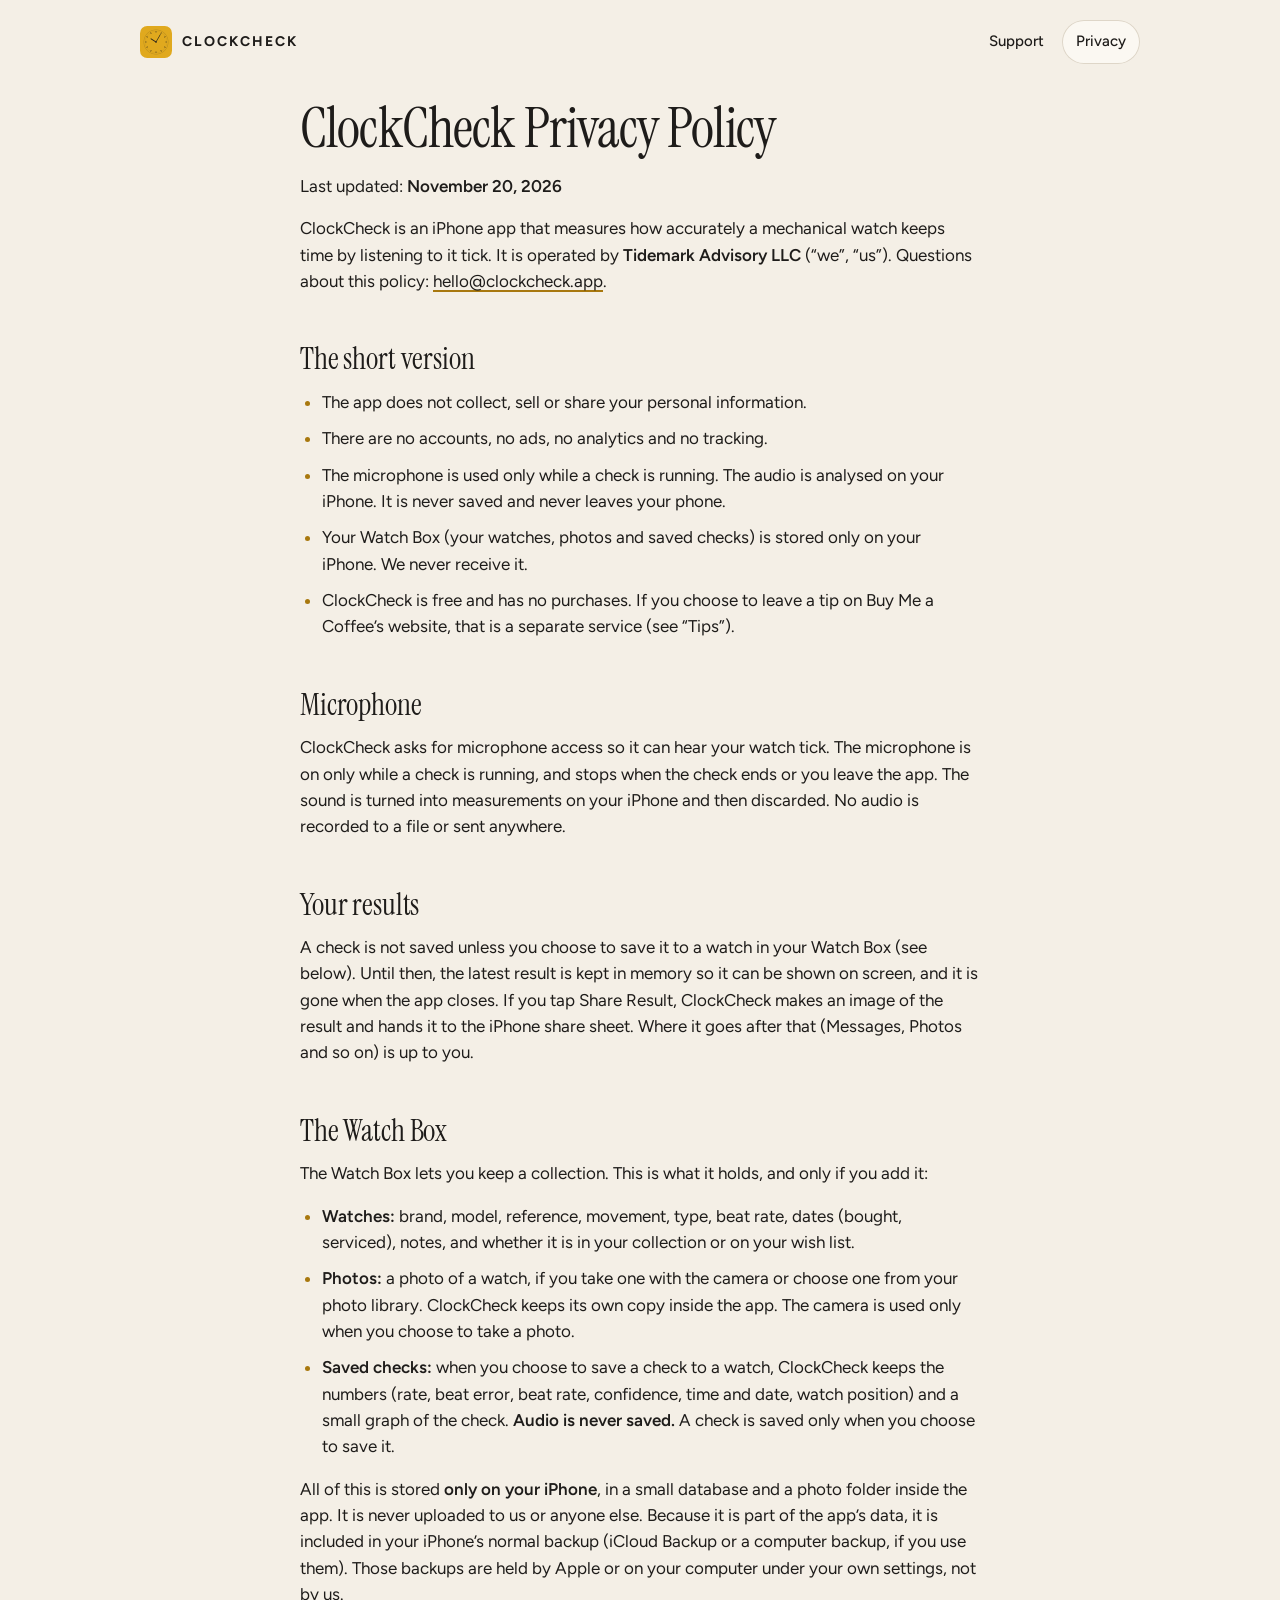
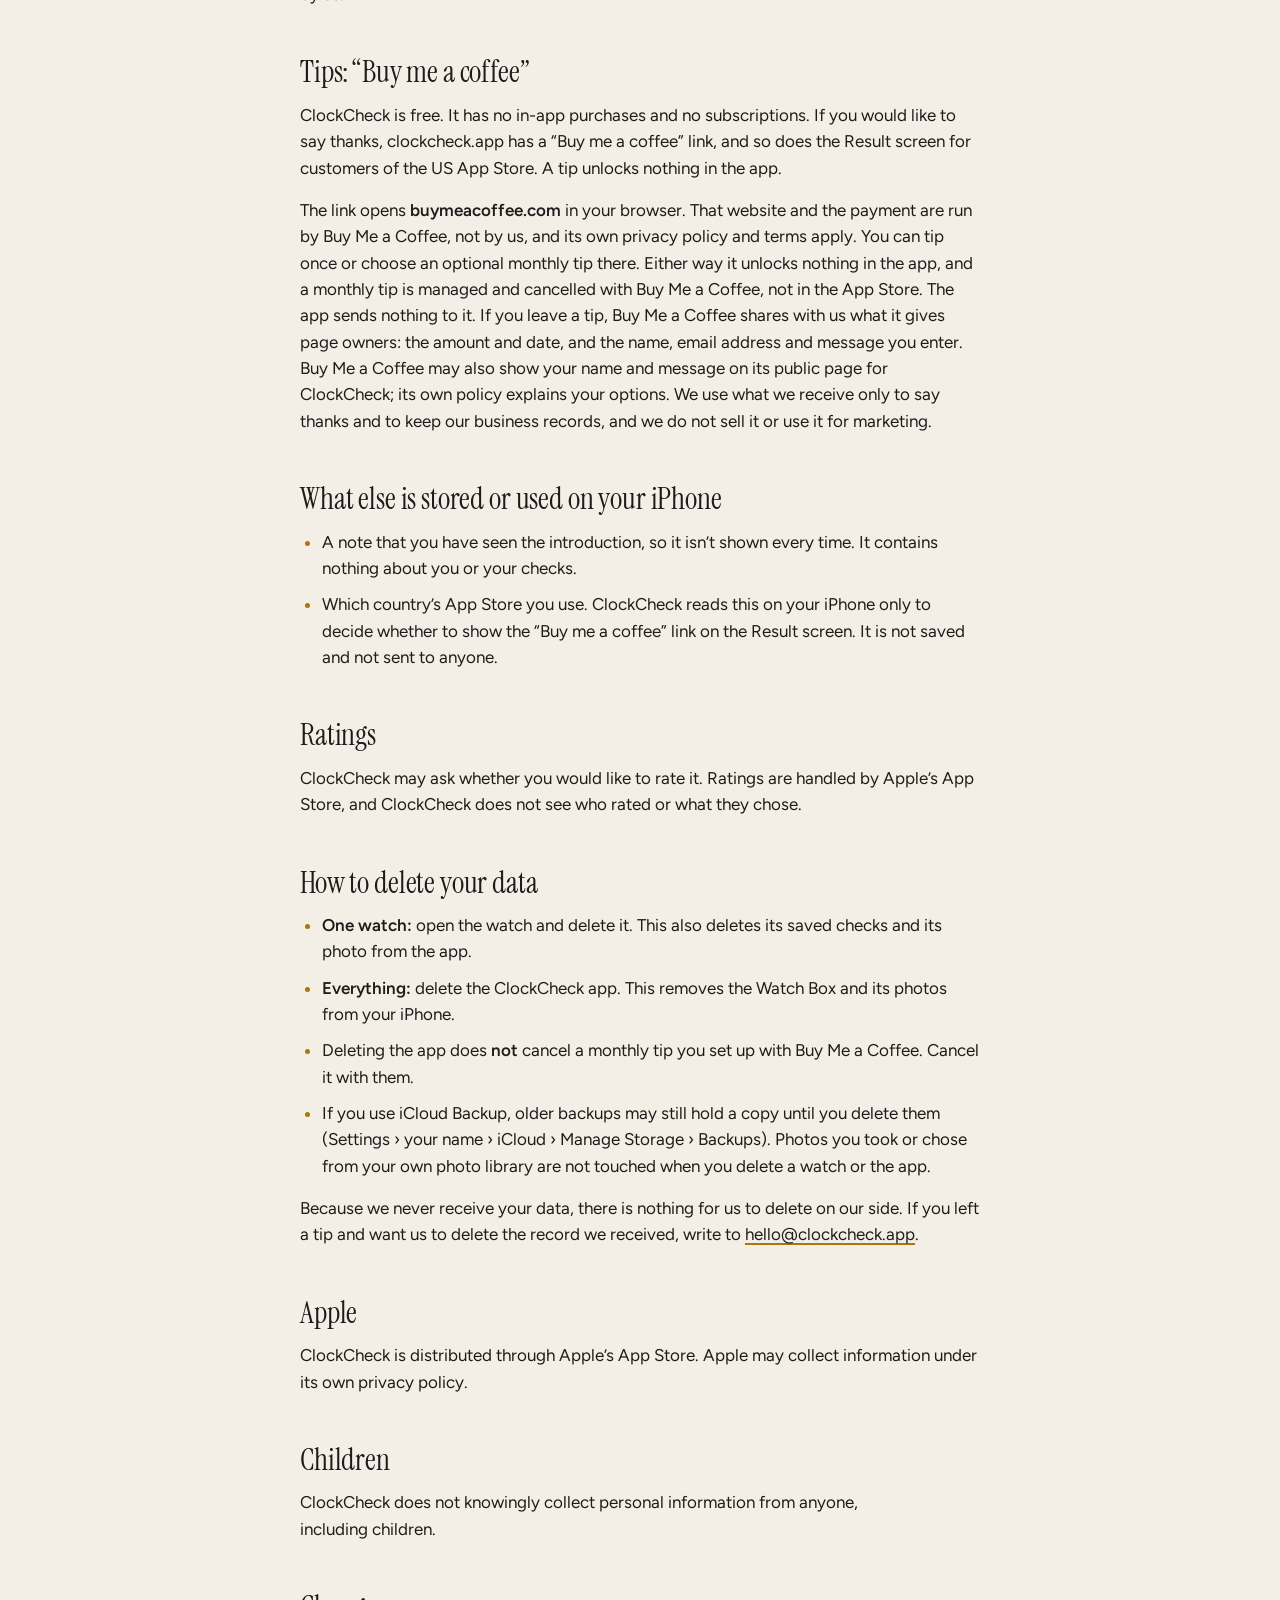
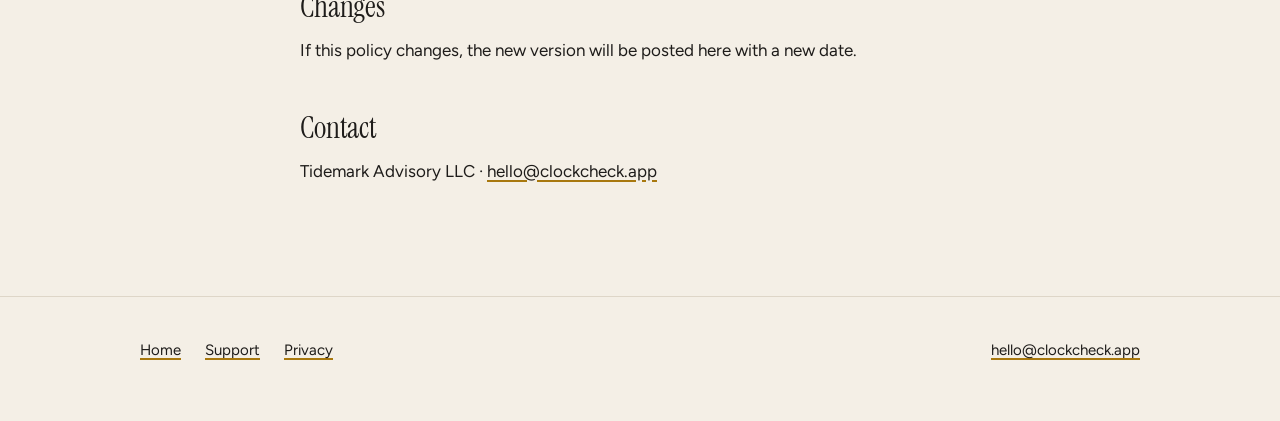
==== privacy/index.html @ f119c205 "Mention the optional monthly tip; stop saying "no subscription" on the tip pages Jason kept the "Sup" ====
<!doctype html>
<html lang="en">
<head>
<meta charset="utf-8">
<meta name="viewport" content="width=device-width, initial-scale=1, viewport-fit=cover">
<title>Privacy Policy · ClockCheck</title>
<meta name="description" content="ClockCheck&#x27;s privacy policy.">
<link rel="canonical" href="https://clockcheck.app/privacy/">
<meta property="og:type" content="website">
<meta property="og:site_name" content="ClockCheck">
<meta property="og:title" content="Privacy Policy · ClockCheck">
<meta property="og:description" content="ClockCheck&#x27;s privacy policy.">
<meta property="og:url" content="https://clockcheck.app/privacy/">
<meta name="color-scheme" content="light dark">
<meta name="theme-color" content="#F4EFE6" media="(prefers-color-scheme: light)">
<meta name="theme-color" content="#121A2A" media="(prefers-color-scheme: dark)">
<link rel="icon" href="/favicon-32.png" type="image/png" sizes="32x32">
<link rel="apple-touch-icon" href="/apple-touch-icon.png">
<link rel="preload" href="/assets/fonts/Figtree-400Regular.woff2" as="font" type="font/woff2" crossorigin>
<link rel="preload" href="/assets/fonts/InstrumentSerif-400Regular.woff2" as="font" type="font/woff2" crossorigin>
<link rel="stylesheet" href="/assets/site.css">
</head>
<body>
<a class="skip" href="#main">Skip to content</a>
<header class="topbar">
  <div class="wrap">
    <a class="wordmark" href="/"><img src="/assets/icon-64.png" alt="" width="32" height="32">ClockCheck</a>
    <nav class="topnav" aria-label="Main"><a href="/support/">Support</a><a href="/privacy/" aria-current="page">Privacy</a></nav>
  </div>
</header>
<main id="main">
<div class="wrap wrap--text">
<article class="prose">
<h1>ClockCheck Privacy Policy</h1>

<p>Last updated: <strong>November 20, 2026</strong></p>

<p>ClockCheck is an iPhone app that measures how accurately a mechanical watch keeps time by listening to it tick. It is operated by <strong>Tidemark Advisory LLC</strong> (&ldquo;we&rdquo;, &ldquo;us&rdquo;). Questions about this policy: <a href="mailto:hello@clockcheck.app">hello@clockcheck.app</a>.</p>

<h2>The short version</h2>

<ul>
<li>The app does not collect, sell or share your personal information.</li>
<li>There are no accounts, no ads, no analytics and no tracking.</li>
<li>The microphone is used only while a check is running. The audio is analysed on your iPhone. It is never saved and never leaves your phone.</li>
<li>Your Watch Box (your watches, photos and saved checks) is stored only on your iPhone. We never receive it.</li>
<li>ClockCheck is free and has no purchases. If you choose to leave a tip on Buy Me a Coffee&rsquo;s website, that is a separate service (see &ldquo;Tips&rdquo;).</li>
</ul>

<h2>Microphone</h2>

<p>ClockCheck asks for microphone access so it can hear your watch tick. The microphone is on only while a check is running, and stops when the check ends or you leave the app. The sound is turned into measurements on your iPhone and then discarded. No audio is recorded to a file or sent anywhere.</p>

<h2>Your results</h2>

<p>A check is not saved unless you choose to save it to a watch in your Watch Box (see below). Until then, the latest result is kept in memory so it can be shown on screen, and it is gone when the app closes. If you tap Share Result, ClockCheck makes an image of the result and hands it to the iPhone share sheet. Where it goes after that (Messages, Photos and so on) is up to you.</p>

<h2>The Watch Box</h2>

<p>The Watch Box lets you keep a collection. This is what it holds, and only if you add it:</p>

<ul>
<li><strong>Watches:</strong> brand, model, reference, movement, type, beat rate, dates (bought, serviced), notes, and whether it is in your collection or on your wish list.</li>
<li><strong>Photos:</strong> a photo of a watch, if you take one with the camera or choose one from your photo library. ClockCheck keeps its own copy inside the app. The camera is used only when you choose to take a photo.</li>
<li><strong>Saved checks:</strong> when you choose to save a check to a watch, ClockCheck keeps the numbers (rate, beat error, beat rate, confidence, time and date, watch position) and a small graph of the check. <strong>Audio is never saved.</strong> A check is saved only when you choose to save it.</li>
</ul>

<p>All of this is stored <strong>only on your iPhone</strong>, in a small database and a photo folder inside the app. It is never uploaded to us or anyone else. Because it is part of the app&rsquo;s data, it is included in your iPhone&rsquo;s normal backup (iCloud Backup or a computer backup, if you use them). Those backups are held by Apple or on your computer under your own settings, not by us.</p>

<h2>Tips: &ldquo;Buy me a coffee&rdquo;</h2>

<p>ClockCheck is free. It has no in-app purchases and no subscriptions. If you would like to say thanks, clockcheck.app has a &ldquo;Buy me a coffee&rdquo; link, and so does the Result screen for customers of the US App Store. A tip unlocks nothing in the app.</p>

<p>The link opens <strong>buymeacoffee.com</strong> in your browser. That website and the payment are run by Buy Me a Coffee, not by us, and its own privacy policy and terms apply. You can tip once or choose an optional monthly tip there. Either way it unlocks nothing in the app, and a monthly tip is managed and cancelled with Buy Me a Coffee, not in the App Store. The app sends nothing to it. If you leave a tip, Buy Me a Coffee shares with us what it gives page owners: the amount and date, and the name, email address and message you enter. Buy Me a Coffee may also show your name and message on its public page for ClockCheck; its own policy explains your options. We use what we receive only to say thanks and to keep our business records, and we do not sell it or use it for marketing.</p>

<h2>What else is stored or used on your iPhone</h2>

<ul>
<li>A note that you have seen the introduction, so it isn&rsquo;t shown every time. It contains nothing about you or your checks.</li>
<li>Which country&rsquo;s App Store you use. ClockCheck reads this on your iPhone only to decide whether to show the &ldquo;Buy me a coffee&rdquo; link on the Result screen. It is not saved and not sent to anyone.</li>
</ul>

<h2>Ratings</h2>

<p>ClockCheck may ask whether you would like to rate it. Ratings are handled by Apple&rsquo;s App Store, and ClockCheck does not see who rated or what they chose.</p>

<h2>How to delete your data</h2>

<ul>
<li><strong>One watch:</strong> open the watch and delete it. This also deletes its saved checks and its photo from the app.</li>
<li><strong>Everything:</strong> delete the ClockCheck app. This removes the Watch Box and its photos from your iPhone.</li>
<li>Deleting the app does <strong>not</strong> cancel a monthly tip you set up with Buy Me a Coffee. Cancel it with them.</li>
<li>If you use iCloud Backup, older backups may still hold a copy until you delete them (Settings &rsaquo; your name &rsaquo; iCloud &rsaquo; Manage Storage &rsaquo; Backups). Photos you took or chose from your own photo library are not touched when you delete a watch or the app.</li>
</ul>

<p>Because we never receive your data, there is nothing for us to delete on our side. If you left a tip and want us to delete the record we received, write to <a href="mailto:hello@clockcheck.app">hello@clockcheck.app</a>.</p>

<h2>Apple</h2>

<p>ClockCheck is distributed through Apple&rsquo;s App Store. Apple may collect information under its own privacy policy.</p>

<h2>Children</h2>

<p>ClockCheck does not knowingly collect personal information from anyone, including children.</p>

<h2>Changes</h2>

<p>If this policy changes, the new version will be posted here with a new date.</p>

<h2>Contact</h2>

<p>Tidemark Advisory LLC &middot; <a href="mailto:hello@clockcheck.app">hello@clockcheck.app</a></p>
</article>
</div>
</main>
<footer class="footer">
  <div class="wrap">
    <nav aria-label="Footer"><ul><li><a href="/">Home</a></li><li><a href="/support/">Support</a></li><li><a href="/privacy/" aria-current="page">Privacy</a></li></ul></nav>
    <p><a href="mailto:hello@clockcheck.app">hello@clockcheck.app</a></p>
  </div>
</footer>
</body>
</html>
---- assets/site.css ----
/* ClockCheck website. Saffron Studio, as designed for the app (docs/design in the app repo).
 *
 * Every colour and font family is set in the custom properties at the top of
 * this file, so the look can be switched in a few lines. Nothing below the
 * tokens names a colour or a font directly. The values match src/theme.ts in
 * the app: change them there first.
 * Fonts are self-hosted (assets/fonts), so no third party sees visitors.
 */

/* ---------- Fonts (self-hosted, SIL Open Font License) ---------- */
@font-face { font-family: "Figtree"; font-weight: 400; font-style: normal; font-display: swap; src: url("/assets/fonts/Figtree-400Regular.woff2") format("woff2"); }
@font-face { font-family: "Figtree"; font-weight: 500; font-style: normal; font-display: swap; src: url("/assets/fonts/Figtree-500Medium.woff2") format("woff2"); }
@font-face { font-family: "Figtree"; font-weight: 600; font-style: normal; font-display: swap; src: url("/assets/fonts/Figtree-600SemiBold.woff2") format("woff2"); }
@font-face { font-family: "Figtree"; font-weight: 700; font-style: normal; font-display: swap; src: url("/assets/fonts/Figtree-700Bold.woff2") format("woff2"); }
@font-face { font-family: "Instrument Serif"; font-weight: 400; font-style: normal; font-display: swap; src: url("/assets/fonts/InstrumentSerif-400Regular.woff2") format("woff2"); }

:root {
  color-scheme: light dark;

  /* The page column. Shared with the full-width screens row so its first screen lines up with the headings. */
  --wrap-max: 1040px;

  /* ---------- Type ---------- */
  --font-sans: "Figtree", -apple-system, system-ui, "Segoe UI", sans-serif;
  --font-serif: "Instrument Serif", Georgia, "Times New Roman", serif;
  /* Saffron Studio: serif for the big moments, Figtree for everything else. */
  --font-display: var(--font-serif);
  --display-weight: 400;
  --font-body: var(--font-sans);

  /* ---------- Ground (Saffron Studio, Light) ---------- */
  --background: #F4EFE6;       /* ivory paper */
  --surface: #FBF8F2;          /* raised rows and cards */
  --surface-border: #DED6C8;   /* 1px border on surfaces; no shadows */
  --hairline: #DED6C8;         /* dividers */
  --pill-border: #CFC6B7;      /* outline of badges and chips */
  --text: #1E1C1A;
  --text-secondary: #6E6558;   /* 5.1:1 on background */
  --primary: #1E1C1A;          /* primary pill: the inverse of the page */
  --on-primary: #F4EFE6;

  /* ---------- Accent: saffron, Light ---------- */
  --hero: #E0A91E;             /* the one bold block per page */
  --on-hero: #1E1C1A;          /* headline on hero, both themes */
  --on-hero-secondary: #3A2E14;/* body on hero */
  --accent: #A8780E;           /* small marks on the page ground, 24px+ only */
  --primary-icon: #E0A91E;     /* glint on the primary pill */
  --link-underline: #A8780E;   /* link text uses --text; the underline carries the accent */
  --good: #2F7A4A;             /* always beside a word, never colour alone */
  --device: #1C1B19;           /* the iPhone frame around app screens */
  --device-edge: #6E6A62;      /* its edge, so it reads on the page ground */
}

/* ---------- Dark: designed, not inverted. Kept in step with the block above. ---------- */
@media (prefers-color-scheme: dark) {
  :root {
    --background: #121A2A;     /* deep navy */
    --surface: #1A2438;
    --surface-border: #26314A;
    --hairline: #26314A;
    --pill-border: #34405A;
    --text: #F1ECE2;
    --text-secondary: #9BA6B8;
    --primary: #F1ECE2;
    --on-primary: #121A2A;

    --hero: #D9A21B;
    --on-hero: #1E1C1A;
    --on-hero-secondary: #3A2E14;
    --accent: #E0A91E;
    --primary-icon: #9A6B0C;
    --link-underline: #E0A91E;
    --good: #6FCF97;
    --device: #0A0D14;
    --device-edge: #3E4A66;
  }
}

/* Increase Contrast equivalent: strengthen only the quiet colours. */
@media (prefers-contrast: more) {
  :root { --surface-border: #B9AE9C; --hairline: #B9AE9C; --pill-border: #A89D8B; --text-secondary: #4F473B; --accent: #8A6209; }
}
@media (prefers-contrast: more) and (prefers-color-scheme: dark) {
  :root { --surface-border: #44516E; --hairline: #44516E; --pill-border: #52607E; --text-secondary: #C3CBD8; --accent: #F0BE4A; }
}

/* ---------- Base ---------- */
*, *::before, *::after { box-sizing: border-box; }
html { -webkit-text-size-adjust: 100%; text-size-adjust: 100%; }
body {
  margin: 0;
  background: var(--background);
  color: var(--text);
  font: 400 17px/1.55 var(--font-body);
  -webkit-font-smoothing: antialiased;
  overflow-wrap: break-word;
}
img, svg { display: block; max-width: 100%; }
a { color: var(--text); text-decoration-line: underline; text-decoration-color: var(--link-underline); text-decoration-thickness: 1.5px; text-underline-offset: 3px; }
a:hover { text-decoration-thickness: 2.5px; }
:focus-visible { outline: 2px solid var(--text); outline-offset: 3px; border-radius: 4px; }
strong { font-weight: 600; }

.skip { position: absolute; left: 16px; top: -100px; z-index: 10; padding: 10px 18px; border-radius: 999px; background: var(--primary); color: var(--on-primary); text-decoration: none; font-weight: 600; }
.skip:focus { top: 12px; }

/* 8pt grid; 20px gutter on phones. */
.wrap { width: 100%; max-width: var(--wrap-max); margin: 0 auto; padding: 0 20px; }
/* The screens row below is as wide as the page (100cqw = this element's width, which unlike 100vw leaves out a
   desktop scrollbar, so the row lines up with the headings either way). Clip it here so the page itself never
   scrolls sideways. */
main { container-type: inline-size; overflow-x: clip; }
.wrap--text { max-width: 720px; }

/* ---------- Top bar ---------- */
.topbar { padding: 20px 0; }
.topbar .wrap { display: flex; align-items: center; justify-content: space-between; gap: 16px; }
.wordmark { display: inline-flex; align-items: center; gap: 10px; text-decoration: none; color: var(--text); font: 700 14px/1 var(--font-body); letter-spacing: 0.14em; text-transform: uppercase; }
.wordmark img { width: 32px; height: 32px; border-radius: 22.5%; }
.topnav { display: flex; gap: 4px; }
.topnav a { text-decoration: none; font-weight: 500; font-size: 15px; padding: 10px 14px; border-radius: 999px; min-height: 44px; display: inline-flex; align-items: center; }
.topnav a:hover, .topnav a[aria-current="page"] { background: var(--surface); box-shadow: inset 0 0 0 1px var(--surface-border); }
@media (max-width: 479px) { .topnav { display: none; } }

/* ---------- Type ---------- */
h1, h2, h3 { font-family: var(--font-display); font-weight: var(--display-weight); color: var(--text); margin: 0; }
/* No widows: balance headings, keep paragraphs from ending on one word. */
h1, h2, h3, summary, .eyebrow { text-wrap: balance; }
p, li, dd, figcaption { text-wrap: pretty; }
td, th { text-wrap: balance; }
.display { font-size: clamp(52px, 11vw, 84px); line-height: 0.98; letter-spacing: -0.02em; }
.title { font-size: clamp(36px, 6.5vw, 52px); line-height: 1.04; letter-spacing: -0.015em; }
.eyebrow { font: 700 13px/1.2 var(--font-body); letter-spacing: 0.12em; text-transform: uppercase; color: var(--text-secondary); margin: 0 0 12px; }
.lead { font-size: clamp(19px, 2.4vw, 22px); line-height: 1.5; color: var(--text); max-width: 34em; }
.muted { color: var(--text-secondary); }
.fine { font-size: 15px; color: var(--text-secondary); }
[hidden] { display: none !important; }

/* ---------- Hero: the one bold block ---------- */
.hero { position: relative; overflow: hidden; background: var(--hero); color: var(--on-hero); border-radius: 30px; padding: 40px 24px; margin: 8px 0 0; }
.hero h1 { color: var(--on-hero); position: relative; max-width: 8ch; }
.hero .eyebrow { color: var(--on-hero-secondary); position: relative; }
.hero p { color: var(--on-hero-secondary); position: relative; }
.hero .lead { color: var(--on-hero); margin: 20px 0 0; max-width: 24em; }
/* The watch dial: the app's motif, line art cropped off the top-right corner. */
.hero-motif { position: absolute; right: -104px; top: -92px; width: 270px; height: 270px; color: var(--on-hero); opacity: 0.38; pointer-events: none; }
@media (min-width: 720px) {
  .hero { padding: 72px 64px 80px; }
  .hero h1 { max-width: 10ch; }
  .hero-motif { width: 500px; height: 500px; right: -110px; top: -100px; }
}

/* ---------- App Store area ---------- */
.get { display: flex; flex-wrap: wrap; align-items: center; gap: 12px 20px; margin: 32px 0 0; }
.get p { margin: 0; }
.pill { display: inline-flex; align-items: center; justify-content: center; gap: 10px; min-height: 52px; padding: 12px 24px; border-radius: 999px; font: 600 17px/22px var(--font-body); text-decoration: none; }
.pill--primary { background: var(--primary); color: var(--on-primary); }
.pill--primary svg { color: var(--primary-icon); }
.pill--secondary { background: var(--surface); color: var(--text); border: 1px solid var(--surface-border); }
.pill:active { transform: scale(0.97); opacity: 0.8; }
.badge { display: inline-flex; align-items: center; min-height: 32px; padding: 4px 14px; border-radius: 999px; border: 1px solid var(--pill-border); font: 700 12px/1 var(--font-body); letter-spacing: 0.1em; text-transform: uppercase; color: var(--text-secondary); }

/* ---------- Sections ---------- */
.section { padding: 72px 0 0; }
.section > .title { max-width: 14em; }
.section-lead { margin: 16px 0 0; color: var(--text-secondary); max-width: 34em; }

/* How it works: the steps beside an example result. */
.how { display: grid; gap: 40px; margin: 32px 0 0; }
@media (min-width: 820px) { .how { grid-template-columns: 1fr 1fr; gap: 56px; align-items: start; } }

/* Steps: order matters here, so they're numbered (StepList). */
.steps { list-style: none; margin: 0; padding: 0; }
.steps li { display: flex; gap: 16px; align-items: baseline; padding: 16px 0; border-bottom: 1px solid var(--hairline); }
.steps li:first-child { border-top: 1px solid var(--hairline); }
.steps .n { flex: none; min-width: 34px; font: var(--display-weight) 28px/1.15 var(--font-display); color: var(--accent); font-variant-numeric: tabular-nums; }
.steps .t { display: block; font-weight: 600; font-size: 18px; line-height: 1.3; }
.steps .d { display: block; margin-top: 3px; color: var(--text-secondary); }

/* Example result: an illustration of the app's result screen, not a real reading. */
.result { margin: 0; background: var(--surface); border: 1px solid var(--surface-border); border-radius: 22px; padding: 24px; }
.result .badge { margin: 0 0 16px; }
.rate { display: flex; align-items: baseline; flex-wrap: wrap; gap: 4px 12px; font: var(--display-weight) clamp(72px, 16vw, 96px)/1 var(--font-display); letter-spacing: -0.02em; font-variant-numeric: tabular-nums; }
.rate small { font: 500 17px/1.3 var(--font-body); color: var(--text-secondary); letter-spacing: 0; }
.verdict { display: flex; align-items: center; gap: 8px; margin: 12px 0 0; font-weight: 600; color: var(--good); }
.verdict svg { flex: none; }
.result .confidence { margin: 4px 0 0; color: var(--text-secondary); font-size: 15px; }
.stats { display: grid; grid-template-columns: repeat(3, minmax(0, 1fr)); gap: 12px; margin: 20px 0 0; padding: 16px 0 0; border-top: 1px solid var(--hairline); }
.stats div { min-width: 0; }
.stats dt { margin: 0; font-size: 13px; line-height: 1.3; color: var(--text-secondary); order: 2; }
.stats dd { margin: 0; font-weight: 600; font-size: 17px; font-variant-numeric: tabular-nums; }
.stats div { display: flex; flex-direction: column; }

/* Feature cards: borders, not shadows. */
.features { list-style: none; margin: 32px 0 0; padding: 0; display: grid; gap: 12px; }
@media (min-width: 720px) { .features { grid-template-columns: 1fr 1fr; gap: 16px; } }
.feature { background: var(--surface); border: 1px solid var(--surface-border); border-radius: 22px; padding: 22px 24px 24px; }
.feature h3 { font-family: var(--font-body); font-weight: 600; font-size: 19px; line-height: 1.3; }
.feature p { margin: 6px 0 0; color: var(--text-secondary); }

/* Watch Box (Premium) */
.watchbox { display: grid; gap: 28px; background: var(--surface); border: 1px solid var(--surface-border); border-radius: 30px; padding: 32px 24px; }
.watchbox .title { margin: 0; }
.watchbox .lead { margin: 12px 0 0; }
.ticks { list-style: none; margin: 0; padding: 0; }
.ticks li { position: relative; padding: 12px 0 12px 28px; border-bottom: 1px solid var(--hairline); }
.ticks li:first-child { border-top: 1px solid var(--hairline); }
.ticks li::before { content: ""; position: absolute; left: 2px; top: 22px; width: 12px; height: 6px; border-left: 2.5px solid var(--accent); border-bottom: 2.5px solid var(--accent); transform: rotate(-45deg); }
@media (min-width: 820px) { .watchbox { grid-template-columns: 1fr 1fr; gap: 56px; padding: 56px 56px 56px; align-items: start; } }
/* "Buy me a coffee": a quiet block at the end of the home page, no panel. */
.coffee .title { margin: 0; }
.coffee .lead { margin: 12px 0 24px; }
.coffee .fine { margin: 12px 0 0; }

/* ---------- App screens in an iPhone frame (home; build.py adds them once images/screens/ has images) ---------- */
.visually-hidden { position: absolute; width: 1px; height: 1px; margin: -1px; padding: 0; overflow: hidden; clip: rect(0 0 0 0); white-space: nowrap; border: 0; }
.screens > .fine { margin: 8px 0 0; }
.screens-row {
  /* As wide as the page at every size, so the screens run off the edge and can be scrolled through, instead of
     being cut off at the page column. The side padding (--edge) puts the first screen back in line with the
     headings: the column's left edge, or the 20px gutter when the window is narrower than the column. */
  --edge: max(20px, calc((100cqw - var(--wrap-max)) / 2 + 20px));
  list-style: none; display: flex; gap: 16px; margin: 24px calc(50% - 50cqw) 0; padding: 12px var(--edge) 16px;
  overflow-x: auto; overscroll-behavior-x: contain; scroll-snap-type: x mandatory; scroll-padding-inline: var(--edge);
  -webkit-overflow-scrolling: touch;
  /* No scrollbar track: touch and trackpad scroll it, and the buttons below cover the mouse. */
  scrollbar-width: none;
}
.screens-row::-webkit-scrollbar { display: none; }
/* Snapping that always pulls to a screen is right for a thumb, but fights a trackpad or a mouse drag. */
@media (hover: hover) and (pointer: fine) { .screens-row { scroll-snap-type: x proximity; } }
.screens-row:focus-visible { outline-offset: -2px; border-radius: 30px; }
/* Each screen is a size container, so the frame's bezel, corners and Dynamic Island scale with it (cqw). */
.screen { flex: 0 0 auto; width: min(68vw, 272px); scroll-snap-align: start; container-type: inline-size; }
.screen figure { margin: 0; }
.screen figcaption { margin: 14px 4px 0; font-weight: 600; font-size: 15px; line-height: 1.3; text-align: center; }
/* The frame is drawn here, flat and in one colour; the capture inside is the app itself. */
.phone { position: relative; padding: 3.4cqw; background: var(--device); border-radius: 16.4cqw; box-shadow: 0 0 0 1px var(--device-edge); }
.phone picture { display: block; }
/* The page's own colour shows until the capture arrives, so a slow load never looks like a black slab. */
.phone img { width: 100%; height: auto; aspect-ratio: 1179 / 2556; object-fit: cover; border-radius: 13cqw; background: var(--background); }
.island { position: absolute; top: 6cqw; left: 50%; width: 29.9cqw; height: 8.8cqw; transform: translateX(-50%); border-radius: 999px; background: #000; }
/* Side buttons: volume on the left, power on the right. */
.phone::before, .phone::after { content: ""; position: absolute; width: 1.1cqw; border-radius: 1cqw; background: var(--device-edge); }
.phone::before { left: -1.1cqw; top: 29cqw; height: 34cqw; background: linear-gradient(var(--device-edge) 0 44%, transparent 44% 56%, var(--device-edge) 56%); }
.phone::after { right: -1.1cqw; top: 44cqw; height: 22cqw; }

/* Previous / next: only where there's a mouse, and only once the script has run. */
.carousel-nav { display: none; gap: 8px; margin: 4px 0 0; }
@media (hover: hover) and (pointer: fine) { .carousel-nav:not([hidden]) { display: flex; } }
.nav-btn { display: inline-flex; align-items: center; justify-content: center; width: 48px; height: 48px; padding: 0; border-radius: 999px; background: var(--surface); color: var(--text); border: 1px solid var(--surface-border); cursor: pointer; }
.nav-btn:disabled { opacity: 0.35; cursor: default; }
.nav-btn:not(:disabled):active { transform: scale(0.97); opacity: 0.8; }

/* ---------- Long text (privacy, support) ---------- */
.prose { padding: 16px 0 0; }
.prose h1 { font-size: clamp(40px, 8vw, 56px); line-height: 1.02; letter-spacing: -0.015em; margin: 0 0 16px; }
.prose h2 { font-size: 30px; line-height: 1.15; letter-spacing: -0.005em; margin: 48px 0 12px; }
.prose h3 { font-family: var(--font-body); font-weight: 600; font-size: 19px; line-height: 1.35; margin: 32px 0 8px; }
.prose p, .prose ul, .prose ol { margin: 0 0 16px; }
.prose ul, .prose ol { padding-left: 1.3em; }
.prose li { margin: 0 0 10px; }
.prose li::marker { color: var(--accent); }
.table-scroll { overflow-x: auto; margin: 0 0 16px; border: 1px solid var(--surface-border); border-radius: 16px; background: var(--surface); }
.prose table { width: 100%; border-collapse: collapse; font-size: 16px; min-width: 520px; }
.prose th, .prose td { text-align: left; vertical-align: top; padding: 12px 16px; border-bottom: 1px solid var(--hairline); }
.prose tr:last-child td { border-bottom: 0; }
.prose th { font-weight: 600; }

/* Contact card on Support */
.contact { background: var(--surface); border: 1px solid var(--surface-border); border-radius: 22px; padding: 24px; margin: 24px 0 8px; }
.contact p { margin: 0 0 16px; color: var(--text-secondary); }
.contact .pill { margin: 0; }

/* FAQ */
.faq { margin: 8px 0 0; }
.faq details { border-bottom: 1px solid var(--hairline); }
.faq details:first-child { border-top: 1px solid var(--hairline); }
.faq summary { list-style: none; cursor: pointer; display: flex; justify-content: space-between; align-items: center; gap: 16px; padding: 18px 0; min-height: 44px; font-weight: 600; font-size: 18px; line-height: 1.35; }
.faq summary::-webkit-details-marker { display: none; }
.faq summary::after { content: ""; flex: none; width: 10px; height: 10px; border-right: 2px solid var(--text-secondary); border-bottom: 2px solid var(--text-secondary); transform: rotate(45deg) translateY(-3px); transition: transform 0.2s; }
.faq details[open] summary::after { transform: rotate(-135deg) translateY(-3px); }
.faq .answer { padding: 0 0 12px; }
.faq .answer p, .faq .answer ol, .faq .answer ul { margin: 0 0 12px; }

/* ---------- Footer ---------- */
.footer { margin-top: 96px; padding: 32px 0 48px; border-top: 1px solid var(--hairline); color: var(--text-secondary); font-size: 15px; }
.footer .wrap { display: flex; flex-wrap: wrap; justify-content: space-between; gap: 16px 32px; }
.footer nav ul { list-style: none; margin: 0; padding: 0; display: flex; flex-wrap: wrap; gap: 4px 24px; }
.footer a { color: var(--text); display: inline-flex; min-height: 44px; align-items: center; }
.footer p { margin: 0; display: flex; align-items: center; min-height: 44px; }

@media (prefers-reduced-motion: reduce) {
  .pill:active, .nav-btn:not(:disabled):active { transform: none; }
  .faq summary::after { transition: none; }
}
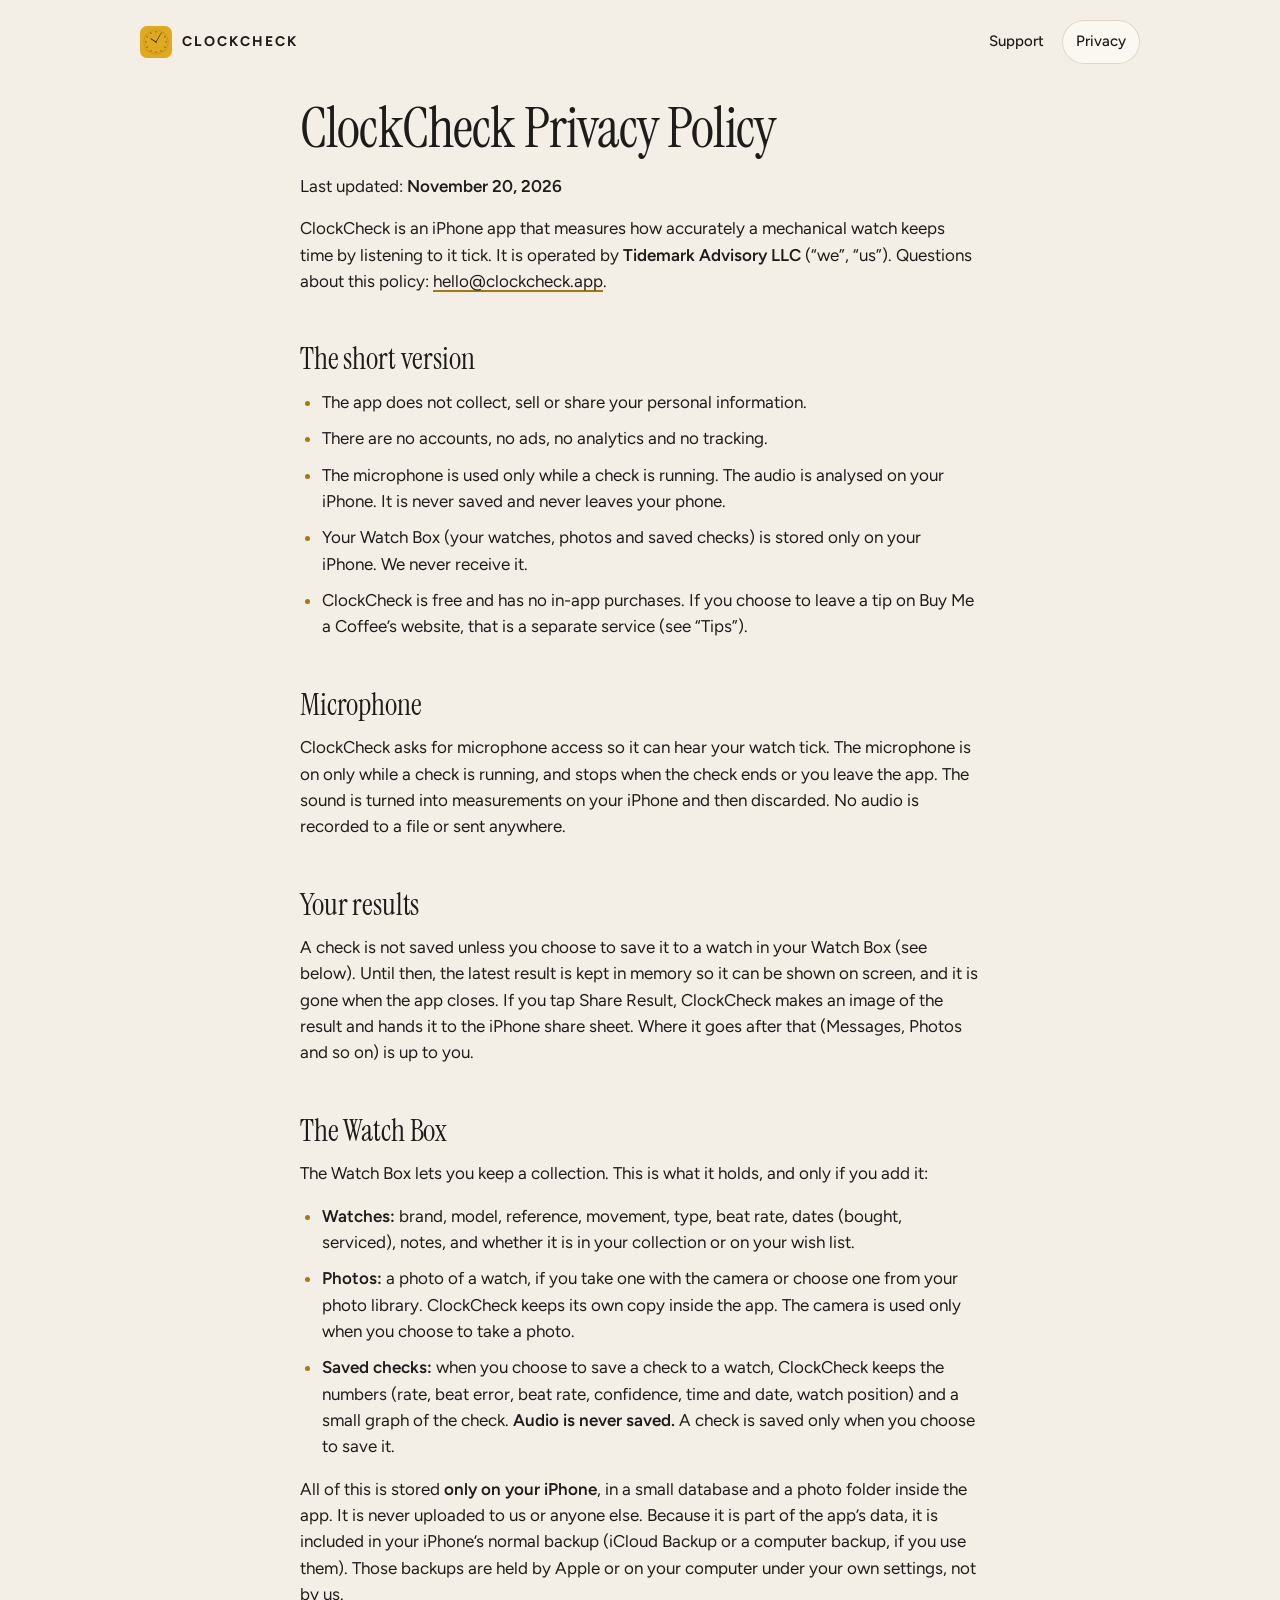
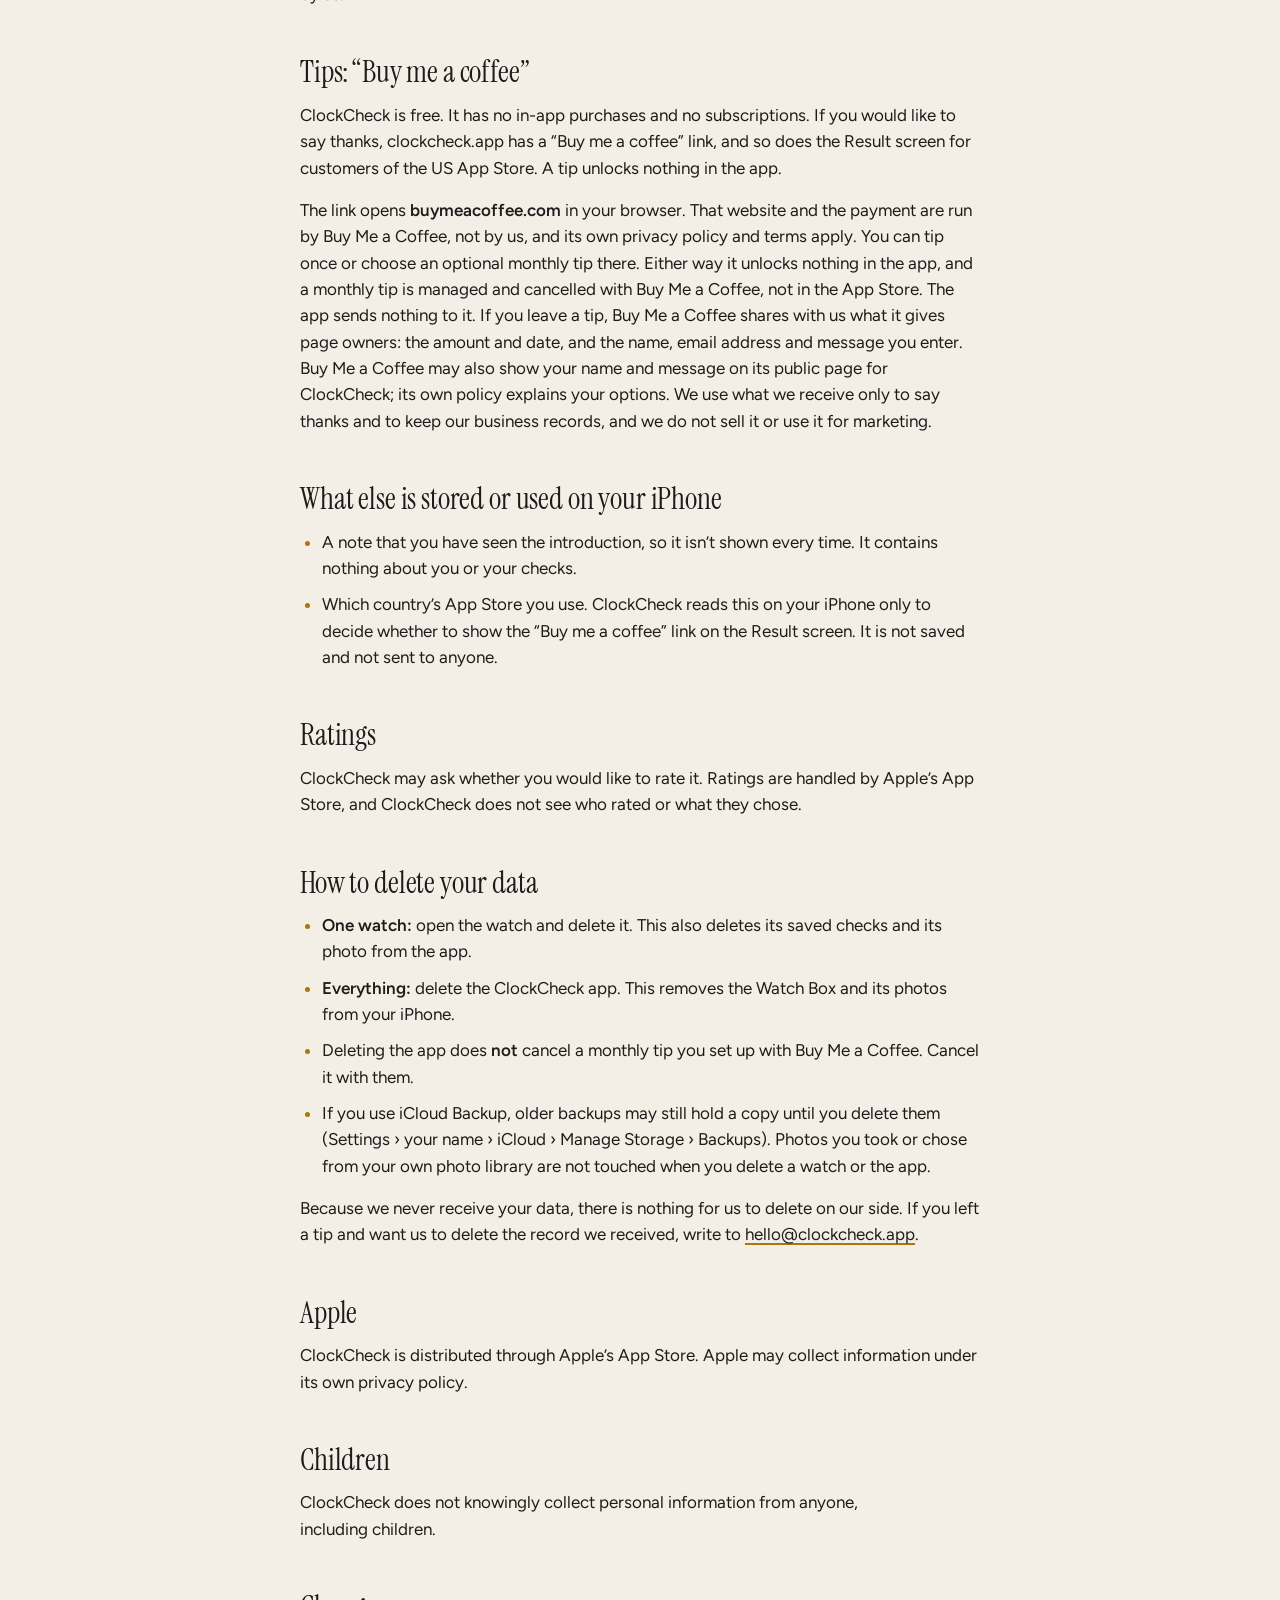
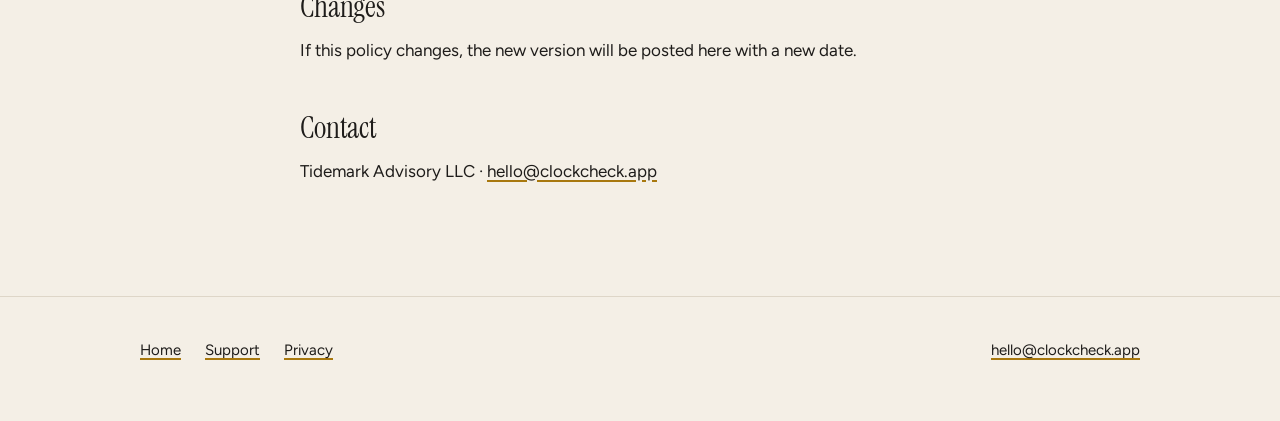
==== commit f2450180: "Privacy Policy short version: "no in-app purchases", not "no purchases" Co-Authored-By: Claude Sonne" ====
--- a/privacy/index.html
+++ b/privacy/index.html
@@ -44,7 +44,7 @@
 <li>There are no accounts, no ads, no analytics and no tracking.</li>
 <li>The microphone is used only while a check is running. The audio is analysed on your iPhone. It is never saved and never leaves your phone.</li>
 <li>Your Watch Box (your watches, photos and saved checks) is stored only on your iPhone. We never receive it.</li>
-<li>ClockCheck is free and has no purchases. If you choose to leave a tip on Buy Me a Coffee&rsquo;s website, that is a separate service (see &ldquo;Tips&rdquo;).</li>
+<li>ClockCheck is free and has no in-app purchases. If you choose to leave a tip on Buy Me a Coffee&rsquo;s website, that is a separate service (see &ldquo;Tips&rdquo;).</li>
 </ul>
 
 <h2>Microphone</h2>
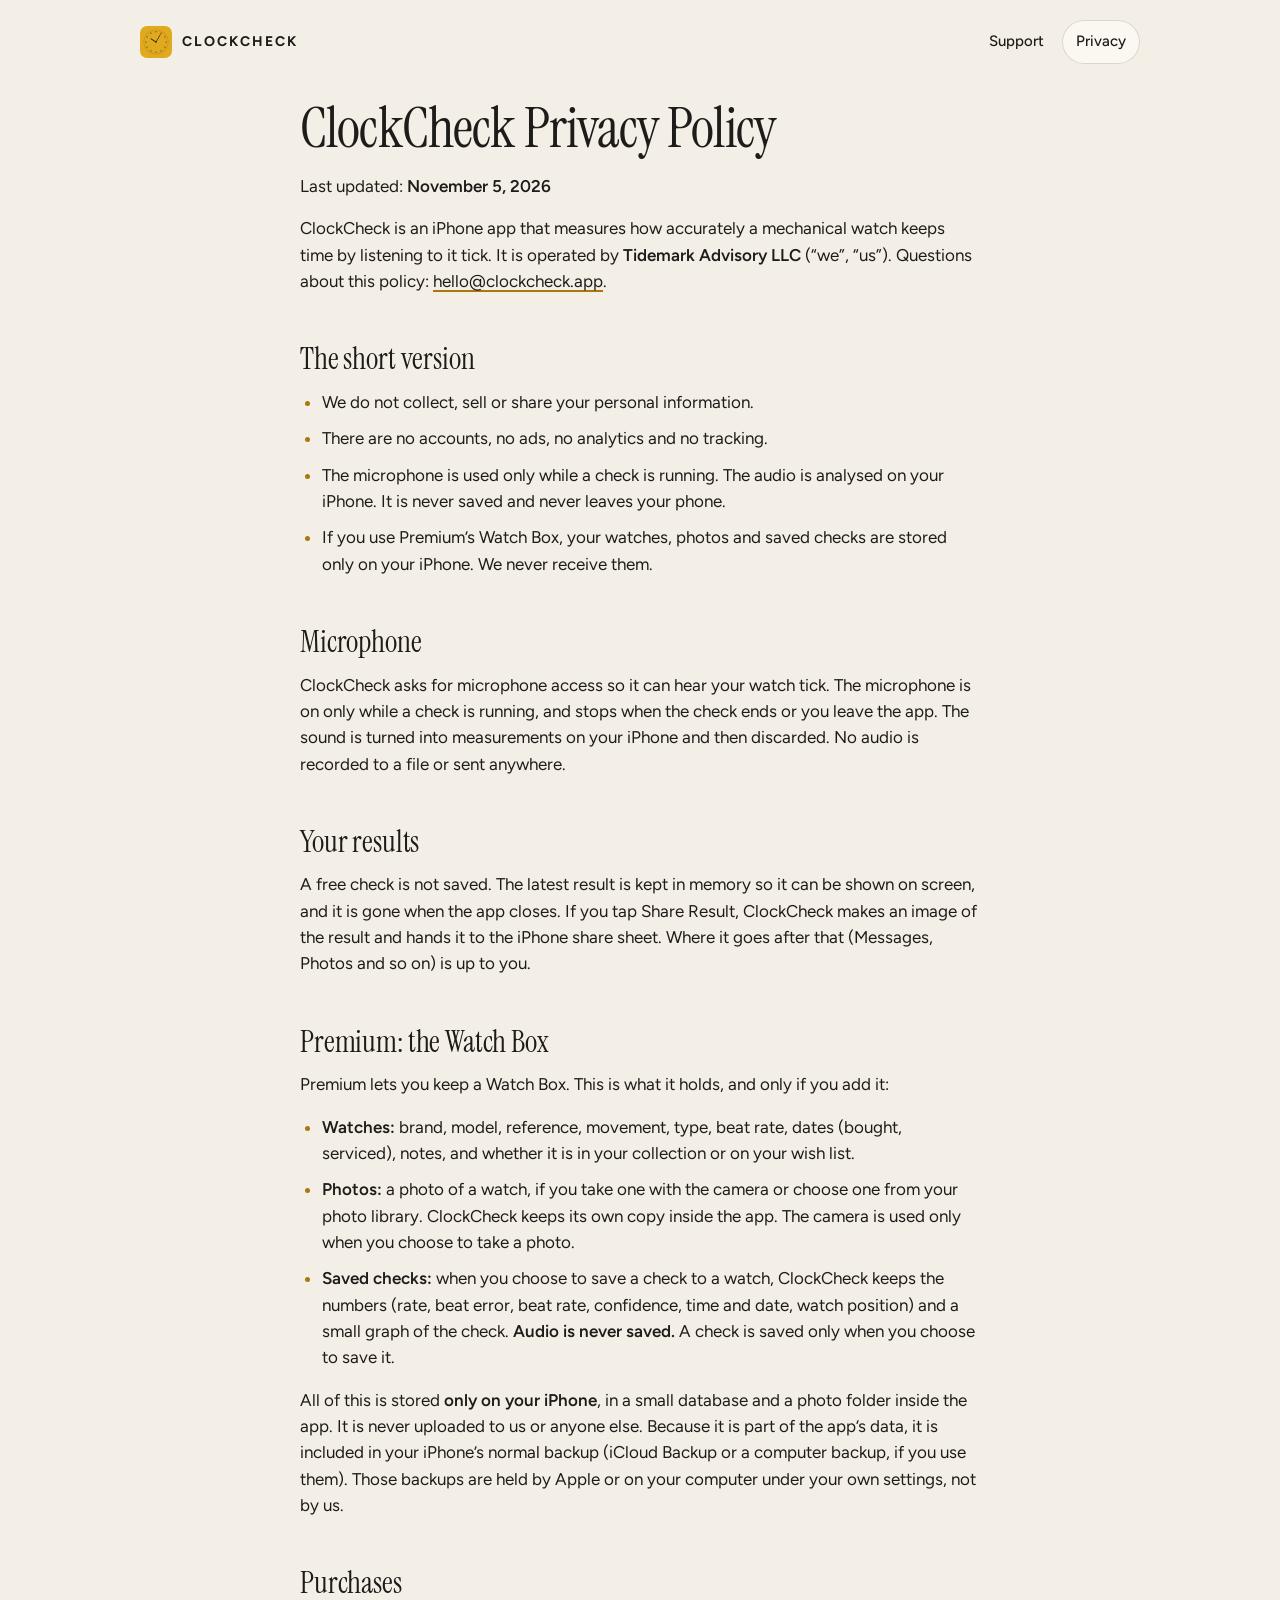
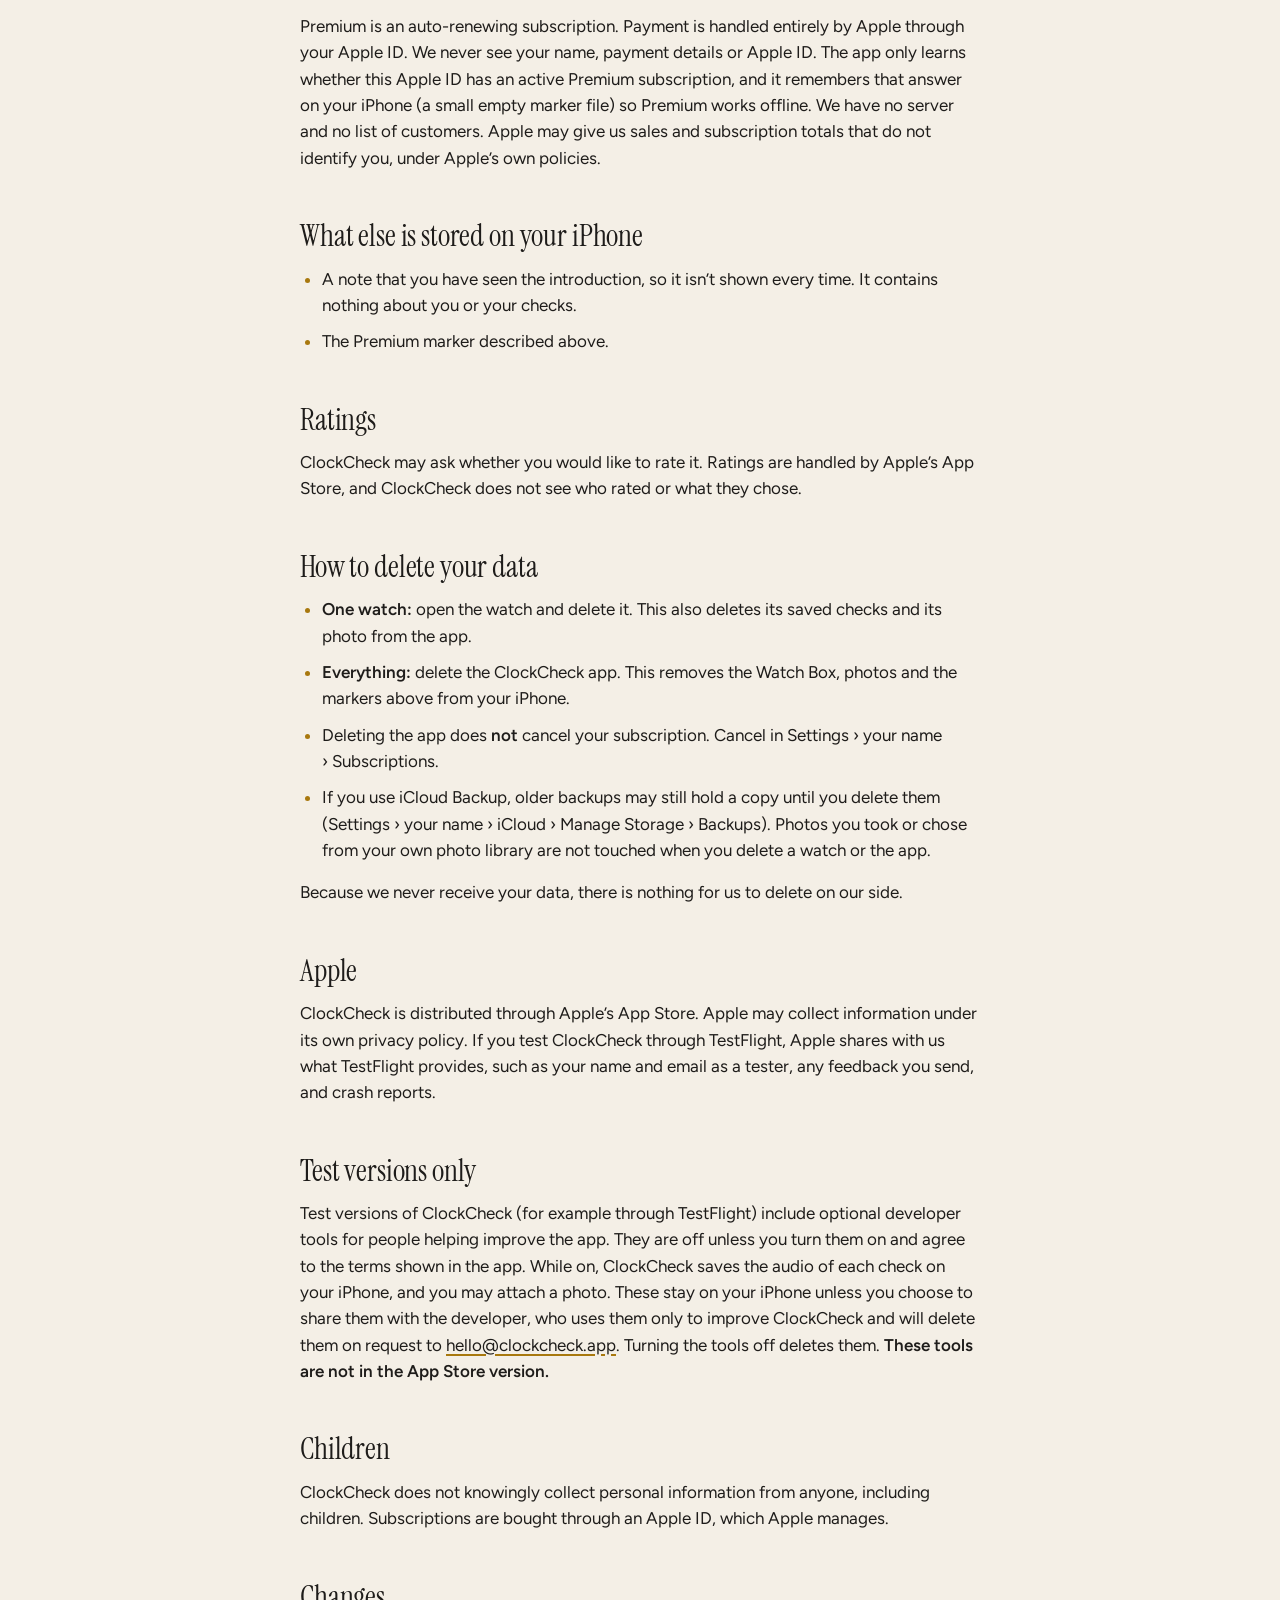
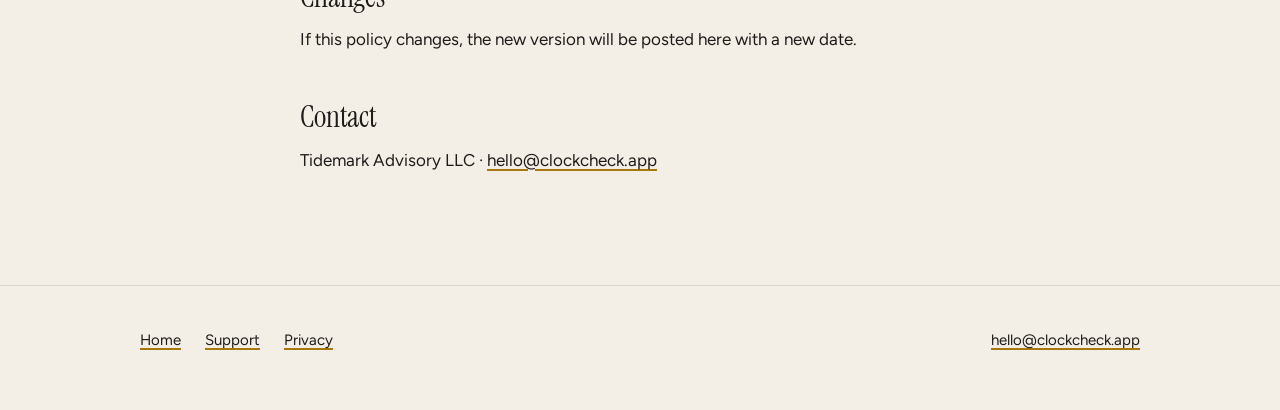
==== commit 18e6ffab: "Hold the new Privacy Policy until the app launches Current TestFlight builds still have the test too" ====
--- a/privacy/index.html
+++ b/privacy/index.html
@@ -33,18 +33,17 @@
 <article class="prose">
 <h1>ClockCheck Privacy Policy</h1>
 
-<p>Last updated: <strong>November 20, 2026</strong></p>
+<p>Last updated: <strong>November 5, 2026</strong></p>
 
 <p>ClockCheck is an iPhone app that measures how accurately a mechanical watch keeps time by listening to it tick. It is operated by <strong>Tidemark Advisory LLC</strong> (&ldquo;we&rdquo;, &ldquo;us&rdquo;). Questions about this policy: <a href="mailto:hello@clockcheck.app">hello@clockcheck.app</a>.</p>
 
 <h2>The short version</h2>
 
 <ul>
-<li>The app does not collect, sell or share your personal information.</li>
+<li>We do not collect, sell or share your personal information.</li>
 <li>There are no accounts, no ads, no analytics and no tracking.</li>
 <li>The microphone is used only while a check is running. The audio is analysed on your iPhone. It is never saved and never leaves your phone.</li>
-<li>Your Watch Box (your watches, photos and saved checks) is stored only on your iPhone. We never receive it.</li>
-<li>ClockCheck is free and has no in-app purchases. If you choose to leave a tip on Buy Me a Coffee&rsquo;s website, that is a separate service (see &ldquo;Tips&rdquo;).</li>
+<li>If you use Premium&rsquo;s Watch Box, your watches, photos and saved checks are stored only on your iPhone. We never receive them.</li>
 </ul>
 
 <h2>Microphone</h2>
@@ -53,11 +52,11 @@
 
 <h2>Your results</h2>
 
-<p>A check is not saved unless you choose to save it to a watch in your Watch Box (see below). Until then, the latest result is kept in memory so it can be shown on screen, and it is gone when the app closes. If you tap Share Result, ClockCheck makes an image of the result and hands it to the iPhone share sheet. Where it goes after that (Messages, Photos and so on) is up to you.</p>
+<p>A free check is not saved. The latest result is kept in memory so it can be shown on screen, and it is gone when the app closes. If you tap Share Result, ClockCheck makes an image of the result and hands it to the iPhone share sheet. Where it goes after that (Messages, Photos and so on) is up to you.</p>
 
-<h2>The Watch Box</h2>
+<h2>Premium: the Watch Box</h2>
 
-<p>The Watch Box lets you keep a collection. This is what it holds, and only if you add it:</p>
+<p>Premium lets you keep a Watch Box. This is what it holds, and only if you add it:</p>
 
 <ul>
 <li><strong>Watches:</strong> brand, model, reference, movement, type, beat rate, dates (bought, serviced), notes, and whether it is in your collection or on your wish list.</li>
@@ -67,17 +66,15 @@
 
 <p>All of this is stored <strong>only on your iPhone</strong>, in a small database and a photo folder inside the app. It is never uploaded to us or anyone else. Because it is part of the app&rsquo;s data, it is included in your iPhone&rsquo;s normal backup (iCloud Backup or a computer backup, if you use them). Those backups are held by Apple or on your computer under your own settings, not by us.</p>
 
-<h2>Tips: &ldquo;Buy me a coffee&rdquo;</h2>
+<h2>Purchases</h2>
 
-<p>ClockCheck is free. It has no in-app purchases and no subscriptions. If you would like to say thanks, clockcheck.app has a &ldquo;Buy me a coffee&rdquo; link, and so does the Result screen for customers of the US App Store. A tip unlocks nothing in the app.</p>
+<p>Premium is an auto-renewing subscription. Payment is handled entirely by Apple through your Apple ID. We never see your name, payment details or Apple ID. The app only learns whether this Apple ID has an active Premium subscription, and it remembers that answer on your iPhone (a small empty marker file) so Premium works offline. We have no server and no list of customers. Apple may give us sales and subscription totals that do not identify you, under Apple&rsquo;s own policies.</p>
 
-<p>The link opens <strong>buymeacoffee.com</strong> in your browser. That website and the payment are run by Buy Me a Coffee, not by us, and its own privacy policy and terms apply. You can tip once or choose an optional monthly tip there. Either way it unlocks nothing in the app, and a monthly tip is managed and cancelled with Buy Me a Coffee, not in the App Store. The app sends nothing to it. If you leave a tip, Buy Me a Coffee shares with us what it gives page owners: the amount and date, and the name, email address and message you enter. Buy Me a Coffee may also show your name and message on its public page for ClockCheck; its own policy explains your options. We use what we receive only to say thanks and to keep our business records, and we do not sell it or use it for marketing.</p>
-
-<h2>What else is stored or used on your iPhone</h2>
+<h2>What else is stored on your iPhone</h2>
 
 <ul>
 <li>A note that you have seen the introduction, so it isn&rsquo;t shown every time. It contains nothing about you or your checks.</li>
-<li>Which country&rsquo;s App Store you use. ClockCheck reads this on your iPhone only to decide whether to show the &ldquo;Buy me a coffee&rdquo; link on the Result screen. It is not saved and not sent to anyone.</li>
+<li>The Premium marker described above.</li>
 </ul>
 
 <h2>Ratings</h2>
@@ -88,20 +85,24 @@
 
 <ul>
 <li><strong>One watch:</strong> open the watch and delete it. This also deletes its saved checks and its photo from the app.</li>
-<li><strong>Everything:</strong> delete the ClockCheck app. This removes the Watch Box and its photos from your iPhone.</li>
-<li>Deleting the app does <strong>not</strong> cancel a monthly tip you set up with Buy Me a Coffee. Cancel it with them.</li>
+<li><strong>Everything:</strong> delete the ClockCheck app. This removes the Watch Box, photos and the markers above from your iPhone.</li>
+<li>Deleting the app does <strong>not</strong> cancel your subscription. Cancel in Settings &rsaquo; your name &rsaquo; Subscriptions.</li>
 <li>If you use iCloud Backup, older backups may still hold a copy until you delete them (Settings &rsaquo; your name &rsaquo; iCloud &rsaquo; Manage Storage &rsaquo; Backups). Photos you took or chose from your own photo library are not touched when you delete a watch or the app.</li>
 </ul>
 
-<p>Because we never receive your data, there is nothing for us to delete on our side. If you left a tip and want us to delete the record we received, write to <a href="mailto:hello@clockcheck.app">hello@clockcheck.app</a>.</p>
+<p>Because we never receive your data, there is nothing for us to delete on our side.</p>
 
 <h2>Apple</h2>
 
-<p>ClockCheck is distributed through Apple&rsquo;s App Store. Apple may collect information under its own privacy policy.</p>
+<p>ClockCheck is distributed through Apple&rsquo;s App Store. Apple may collect information under its own privacy policy. If you test ClockCheck through TestFlight, Apple shares with us what TestFlight provides, such as your name and email as a tester, any feedback you send, and crash reports.</p>
+
+<h2>Test versions only</h2>
+
+<p>Test versions of ClockCheck (for example through TestFlight) include optional developer tools for people helping improve the app. They are off unless you turn them on and agree to the terms shown in the app. While on, ClockCheck saves the audio of each check on your iPhone, and you may attach a photo. These stay on your iPhone unless you choose to share them with the developer, who uses them only to improve ClockCheck and will delete them on request to <a href="mailto:hello@clockcheck.app">hello@clockcheck.app</a>. Turning the tools off deletes them. <strong>These tools are not in the App Store version.</strong></p>
 
 <h2>Children</h2>
 
-<p>ClockCheck does not knowingly collect personal information from anyone, including children.</p>
+<p>ClockCheck does not knowingly collect personal information from anyone, including children. Subscriptions are bought through an Apple ID, which Apple manages.</p>
 
 <h2>Changes</h2>
 
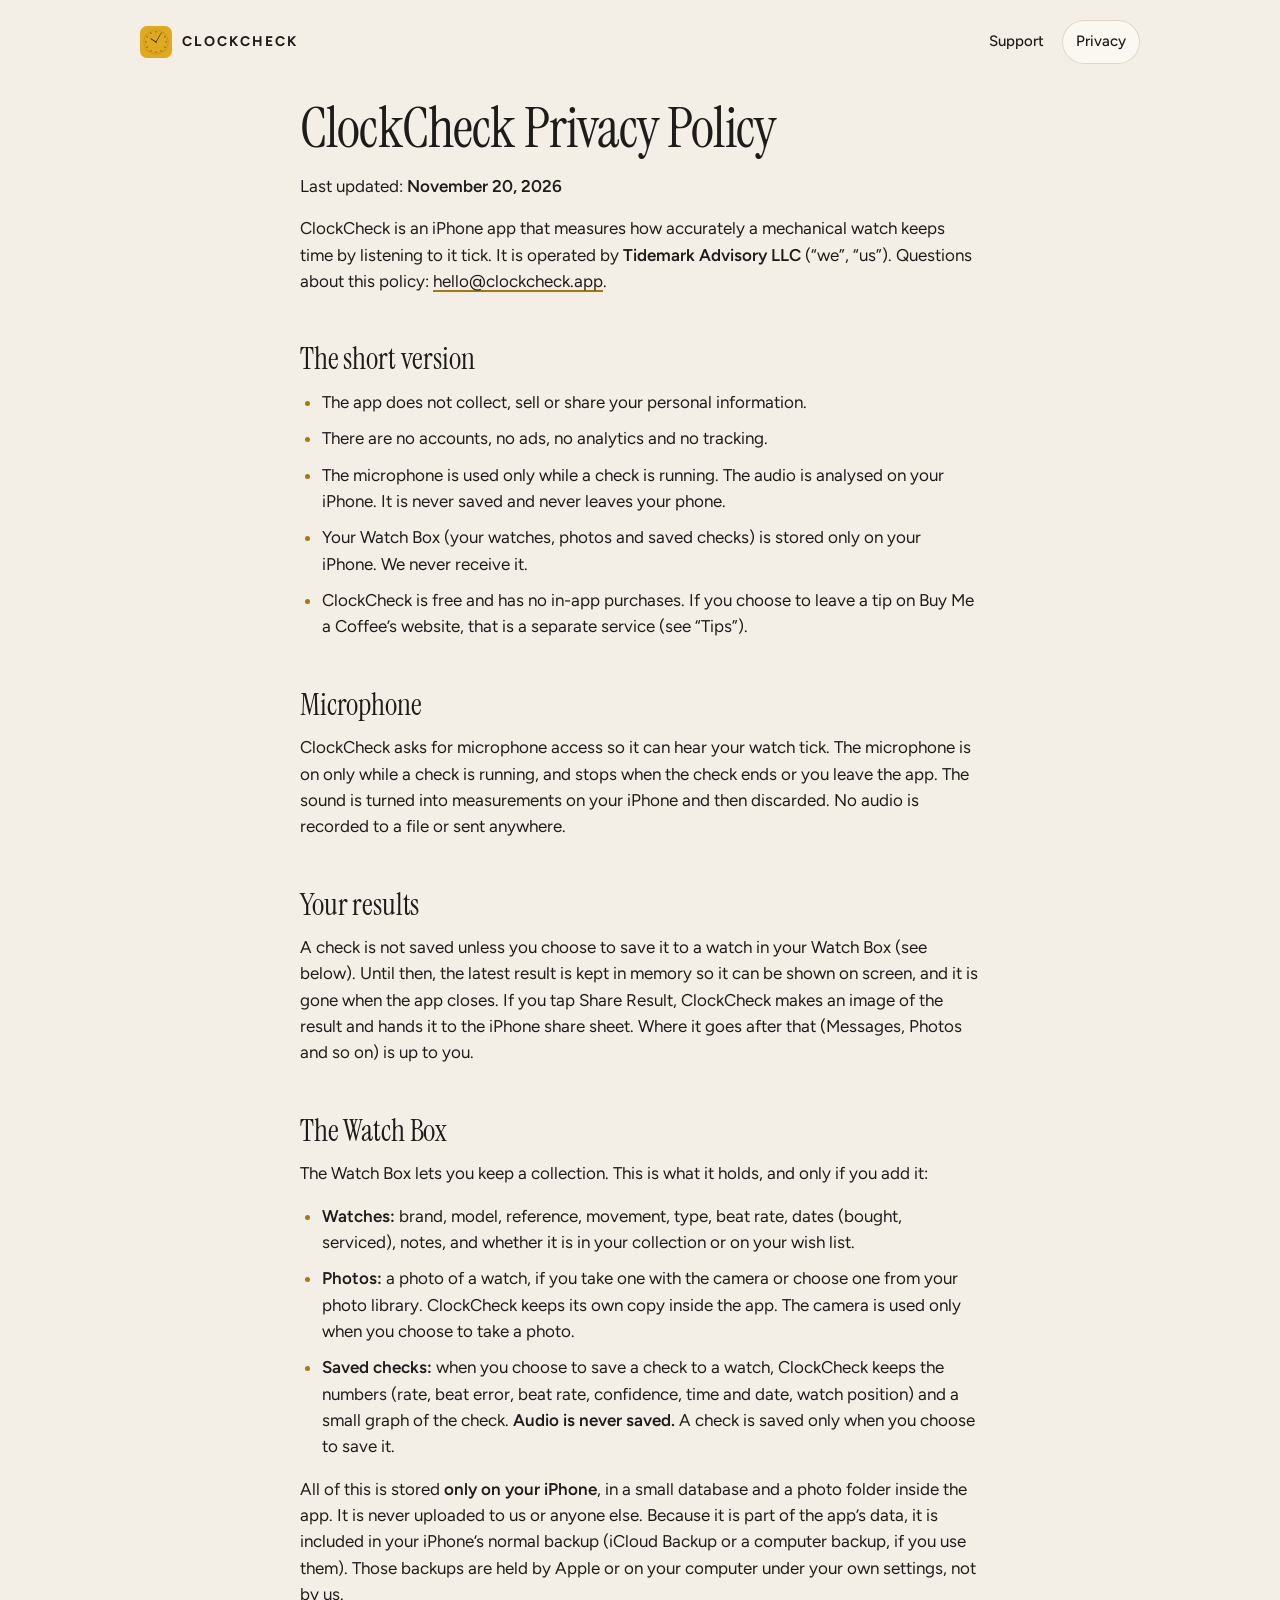
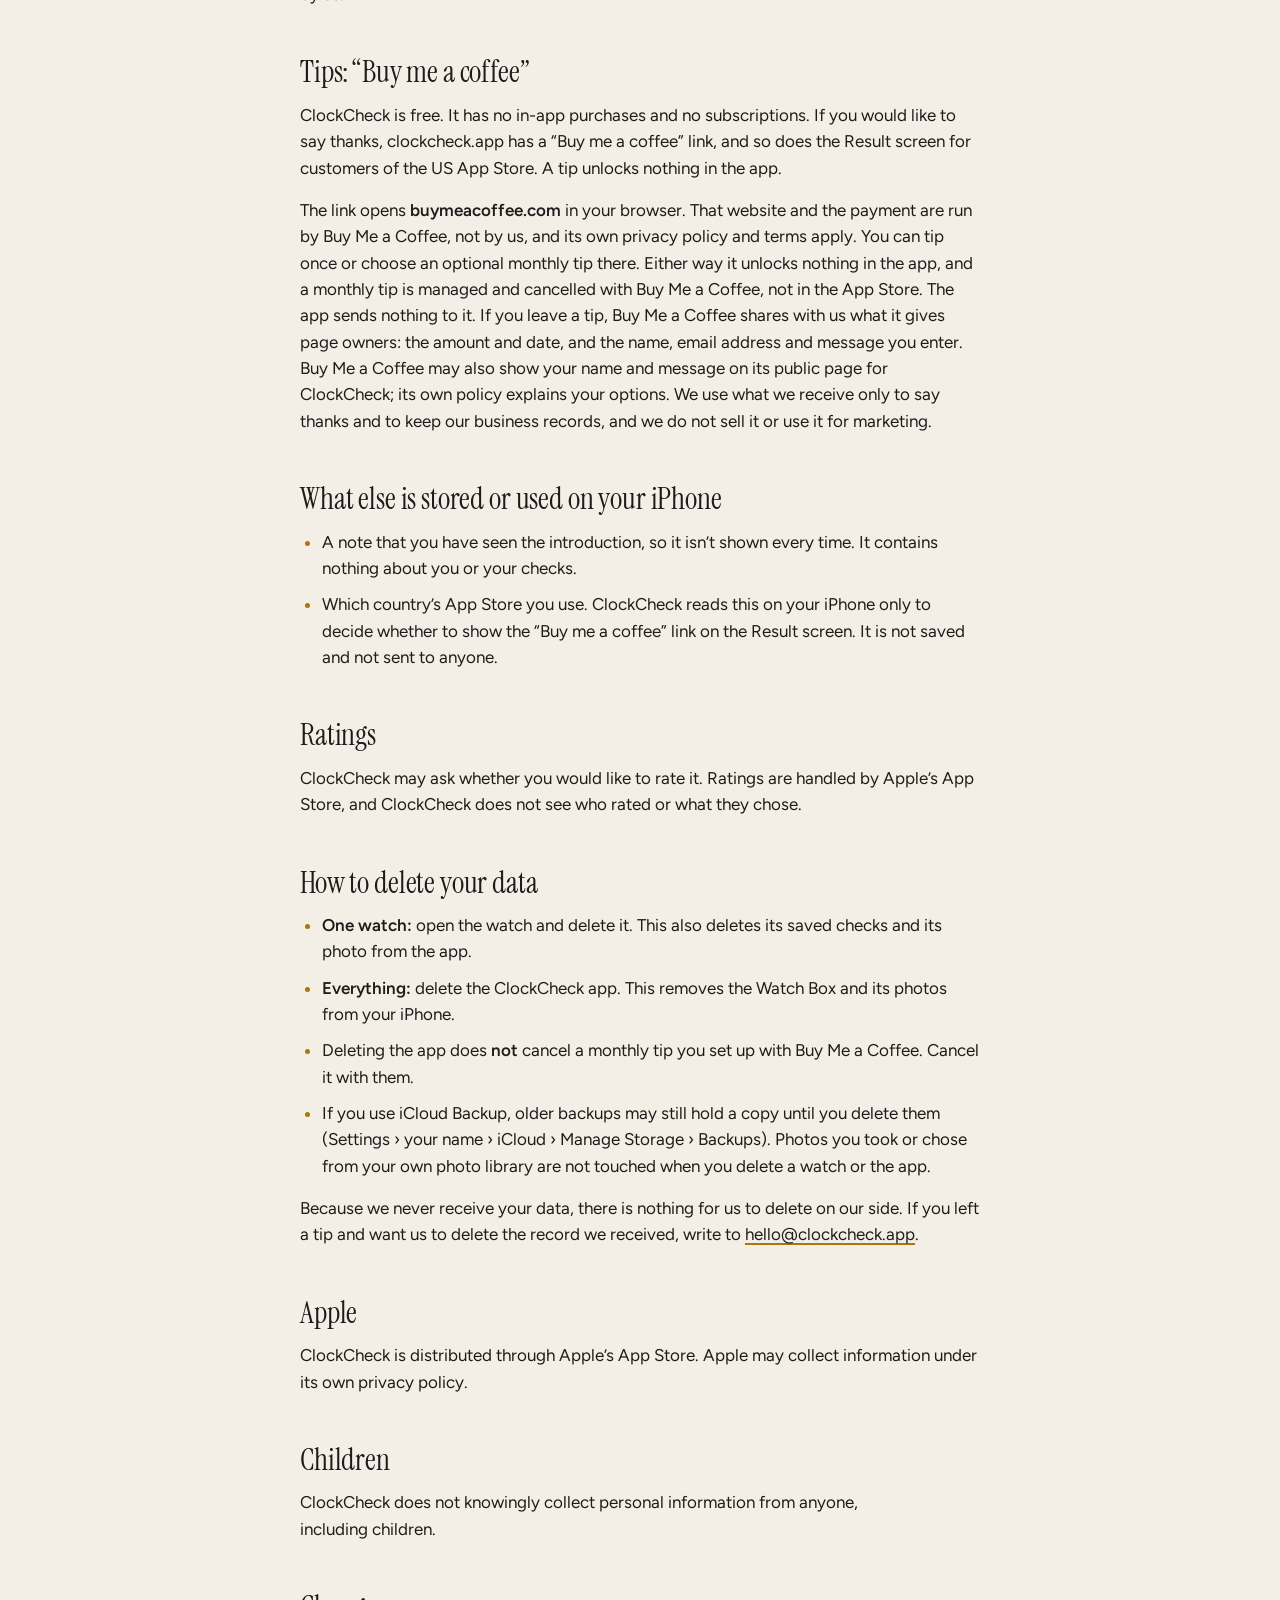
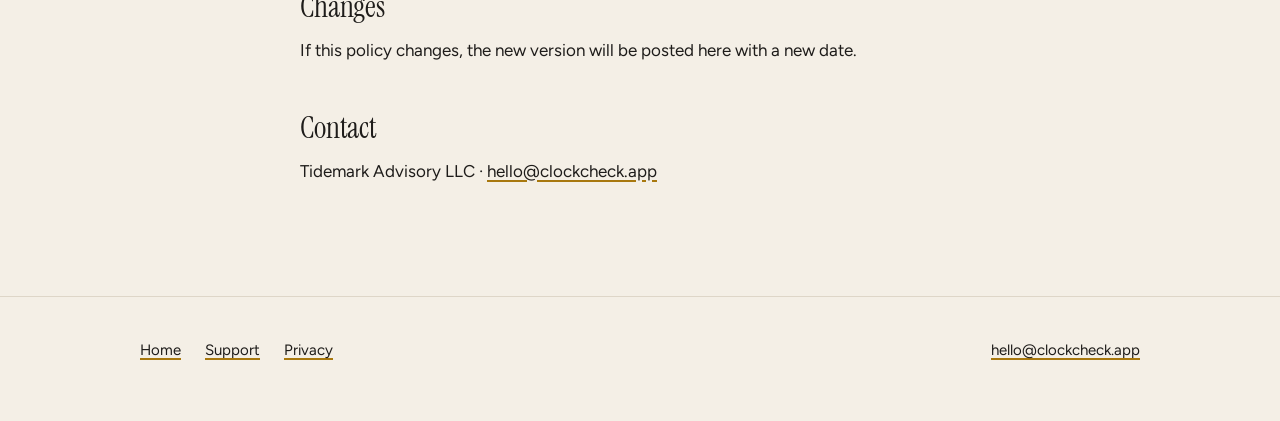
==== commit eb050bde: "Publish the new Privacy Policy (free launch) Jason asked for it to go live (2026-11-20). It has no p" ====
--- a/privacy/index.html
+++ b/privacy/index.html
@@ -33,17 +33,18 @@
 <article class="prose">
 <h1>ClockCheck Privacy Policy</h1>
 
-<p>Last updated: <strong>November 5, 2026</strong></p>
+<p>Last updated: <strong>November 20, 2026</strong></p>
 
 <p>ClockCheck is an iPhone app that measures how accurately a mechanical watch keeps time by listening to it tick. It is operated by <strong>Tidemark Advisory LLC</strong> (&ldquo;we&rdquo;, &ldquo;us&rdquo;). Questions about this policy: <a href="mailto:hello@clockcheck.app">hello@clockcheck.app</a>.</p>
 
 <h2>The short version</h2>
 
 <ul>
-<li>We do not collect, sell or share your personal information.</li>
+<li>The app does not collect, sell or share your personal information.</li>
 <li>There are no accounts, no ads, no analytics and no tracking.</li>
 <li>The microphone is used only while a check is running. The audio is analysed on your iPhone. It is never saved and never leaves your phone.</li>
-<li>If you use Premium&rsquo;s Watch Box, your watches, photos and saved checks are stored only on your iPhone. We never receive them.</li>
+<li>Your Watch Box (your watches, photos and saved checks) is stored only on your iPhone. We never receive it.</li>
+<li>ClockCheck is free and has no in-app purchases. If you choose to leave a tip on Buy Me a Coffee&rsquo;s website, that is a separate service (see &ldquo;Tips&rdquo;).</li>
 </ul>
 
 <h2>Microphone</h2>
@@ -52,11 +53,11 @@
 
 <h2>Your results</h2>
 
-<p>A free check is not saved. The latest result is kept in memory so it can be shown on screen, and it is gone when the app closes. If you tap Share Result, ClockCheck makes an image of the result and hands it to the iPhone share sheet. Where it goes after that (Messages, Photos and so on) is up to you.</p>
+<p>A check is not saved unless you choose to save it to a watch in your Watch Box (see below). Until then, the latest result is kept in memory so it can be shown on screen, and it is gone when the app closes. If you tap Share Result, ClockCheck makes an image of the result and hands it to the iPhone share sheet. Where it goes after that (Messages, Photos and so on) is up to you.</p>
 
-<h2>Premium: the Watch Box</h2>
+<h2>The Watch Box</h2>
 
-<p>Premium lets you keep a Watch Box. This is what it holds, and only if you add it:</p>
+<p>The Watch Box lets you keep a collection. This is what it holds, and only if you add it:</p>
 
 <ul>
 <li><strong>Watches:</strong> brand, model, reference, movement, type, beat rate, dates (bought, serviced), notes, and whether it is in your collection or on your wish list.</li>
@@ -66,15 +67,17 @@
 
 <p>All of this is stored <strong>only on your iPhone</strong>, in a small database and a photo folder inside the app. It is never uploaded to us or anyone else. Because it is part of the app&rsquo;s data, it is included in your iPhone&rsquo;s normal backup (iCloud Backup or a computer backup, if you use them). Those backups are held by Apple or on your computer under your own settings, not by us.</p>
 
-<h2>Purchases</h2>
+<h2>Tips: &ldquo;Buy me a coffee&rdquo;</h2>
 
-<p>Premium is an auto-renewing subscription. Payment is handled entirely by Apple through your Apple ID. We never see your name, payment details or Apple ID. The app only learns whether this Apple ID has an active Premium subscription, and it remembers that answer on your iPhone (a small empty marker file) so Premium works offline. We have no server and no list of customers. Apple may give us sales and subscription totals that do not identify you, under Apple&rsquo;s own policies.</p>
+<p>ClockCheck is free. It has no in-app purchases and no subscriptions. If you would like to say thanks, clockcheck.app has a &ldquo;Buy me a coffee&rdquo; link, and so does the Result screen for customers of the US App Store. A tip unlocks nothing in the app.</p>
 
-<h2>What else is stored on your iPhone</h2>
+<p>The link opens <strong>buymeacoffee.com</strong> in your browser. That website and the payment are run by Buy Me a Coffee, not by us, and its own privacy policy and terms apply. You can tip once or choose an optional monthly tip there. Either way it unlocks nothing in the app, and a monthly tip is managed and cancelled with Buy Me a Coffee, not in the App Store. The app sends nothing to it. If you leave a tip, Buy Me a Coffee shares with us what it gives page owners: the amount and date, and the name, email address and message you enter. Buy Me a Coffee may also show your name and message on its public page for ClockCheck; its own policy explains your options. We use what we receive only to say thanks and to keep our business records, and we do not sell it or use it for marketing.</p>
+
+<h2>What else is stored or used on your iPhone</h2>
 
 <ul>
 <li>A note that you have seen the introduction, so it isn&rsquo;t shown every time. It contains nothing about you or your checks.</li>
-<li>The Premium marker described above.</li>
+<li>Which country&rsquo;s App Store you use. ClockCheck reads this on your iPhone only to decide whether to show the &ldquo;Buy me a coffee&rdquo; link on the Result screen. It is not saved and not sent to anyone.</li>
 </ul>
 
 <h2>Ratings</h2>
@@ -85,24 +88,20 @@
 
 <ul>
 <li><strong>One watch:</strong> open the watch and delete it. This also deletes its saved checks and its photo from the app.</li>
-<li><strong>Everything:</strong> delete the ClockCheck app. This removes the Watch Box, photos and the markers above from your iPhone.</li>
-<li>Deleting the app does <strong>not</strong> cancel your subscription. Cancel in Settings &rsaquo; your name &rsaquo; Subscriptions.</li>
+<li><strong>Everything:</strong> delete the ClockCheck app. This removes the Watch Box and its photos from your iPhone.</li>
+<li>Deleting the app does <strong>not</strong> cancel a monthly tip you set up with Buy Me a Coffee. Cancel it with them.</li>
 <li>If you use iCloud Backup, older backups may still hold a copy until you delete them (Settings &rsaquo; your name &rsaquo; iCloud &rsaquo; Manage Storage &rsaquo; Backups). Photos you took or chose from your own photo library are not touched when you delete a watch or the app.</li>
 </ul>
 
-<p>Because we never receive your data, there is nothing for us to delete on our side.</p>
+<p>Because we never receive your data, there is nothing for us to delete on our side. If you left a tip and want us to delete the record we received, write to <a href="mailto:hello@clockcheck.app">hello@clockcheck.app</a>.</p>
 
 <h2>Apple</h2>
 
-<p>ClockCheck is distributed through Apple&rsquo;s App Store. Apple may collect information under its own privacy policy. If you test ClockCheck through TestFlight, Apple shares with us what TestFlight provides, such as your name and email as a tester, any feedback you send, and crash reports.</p>
-
-<h2>Test versions only</h2>
-
-<p>Test versions of ClockCheck (for example through TestFlight) include optional developer tools for people helping improve the app. They are off unless you turn them on and agree to the terms shown in the app. While on, ClockCheck saves the audio of each check on your iPhone, and you may attach a photo. These stay on your iPhone unless you choose to share them with the developer, who uses them only to improve ClockCheck and will delete them on request to <a href="mailto:hello@clockcheck.app">hello@clockcheck.app</a>. Turning the tools off deletes them. <strong>These tools are not in the App Store version.</strong></p>
+<p>ClockCheck is distributed through Apple&rsquo;s App Store. Apple may collect information under its own privacy policy.</p>
 
 <h2>Children</h2>
 
-<p>ClockCheck does not knowingly collect personal information from anyone, including children. Subscriptions are bought through an Apple ID, which Apple manages.</p>
+<p>ClockCheck does not knowingly collect personal information from anyone, including children.</p>
 
 <h2>Changes</h2>
 
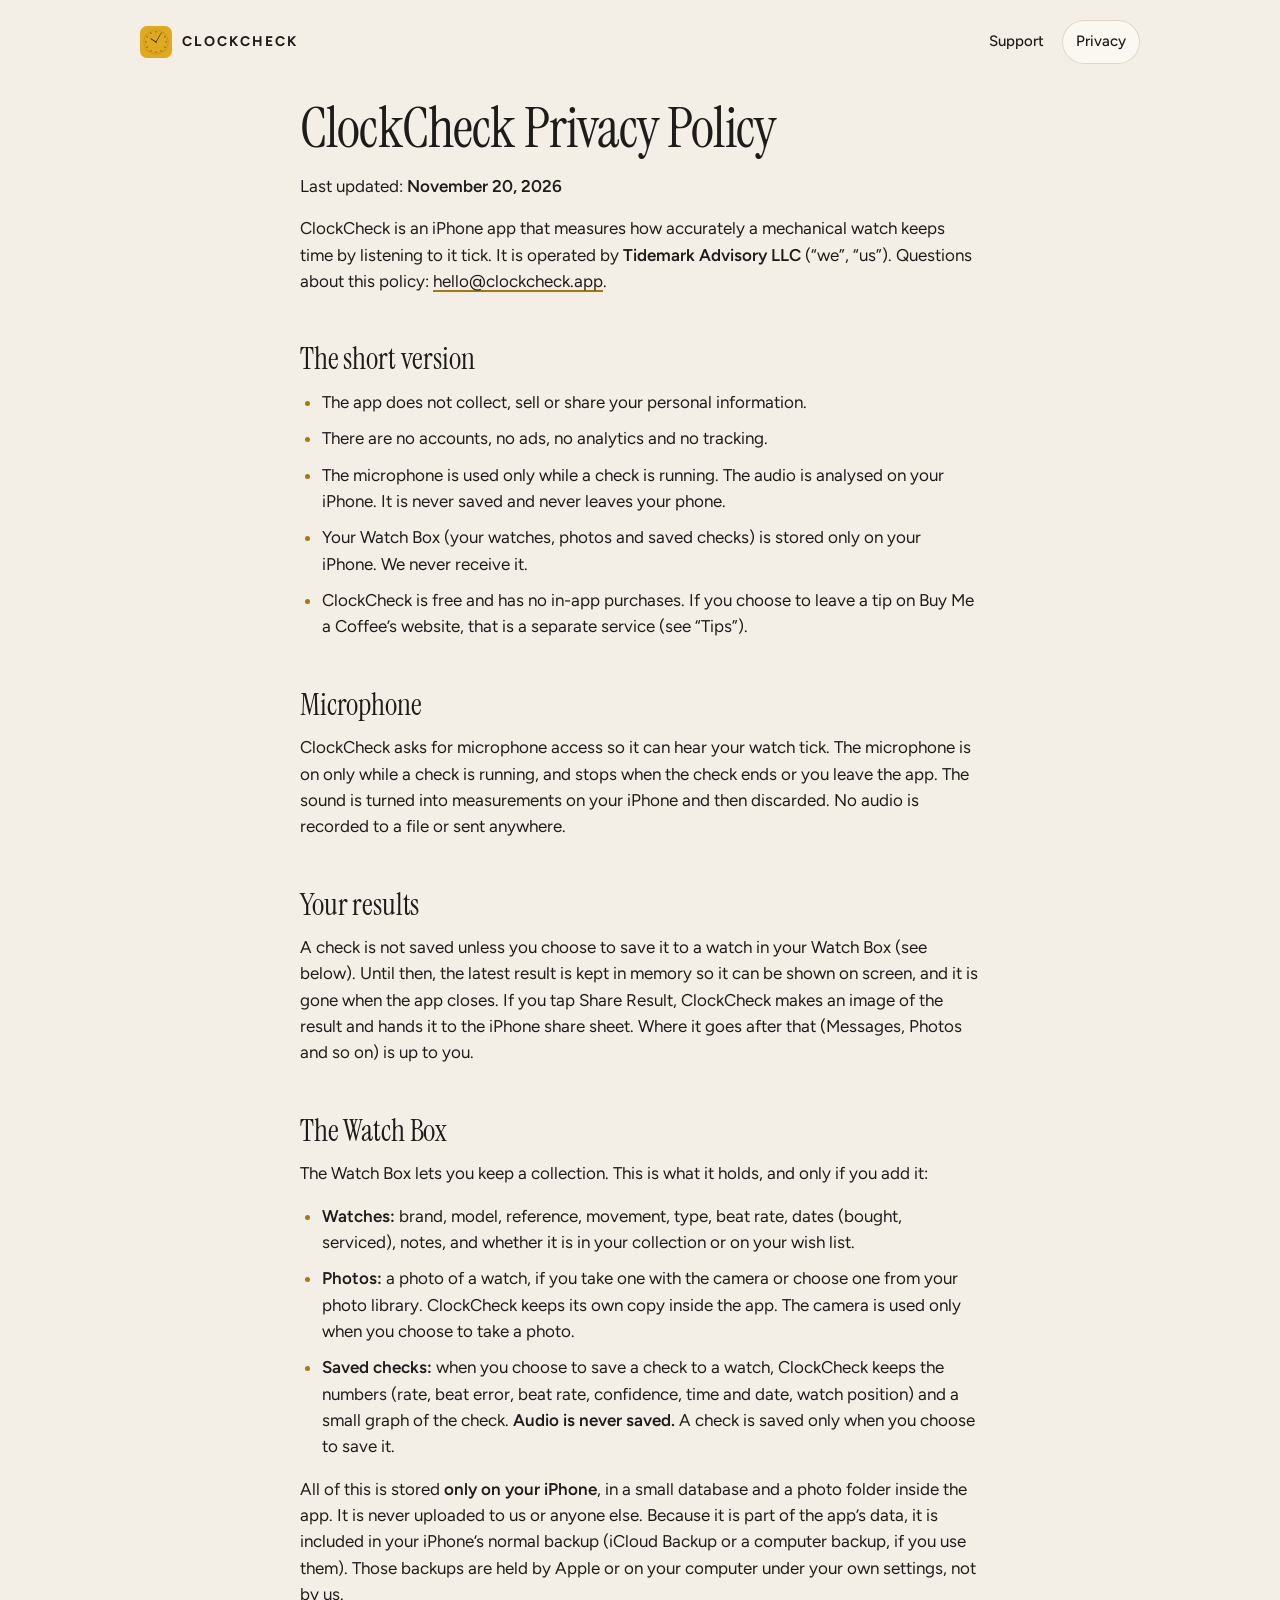
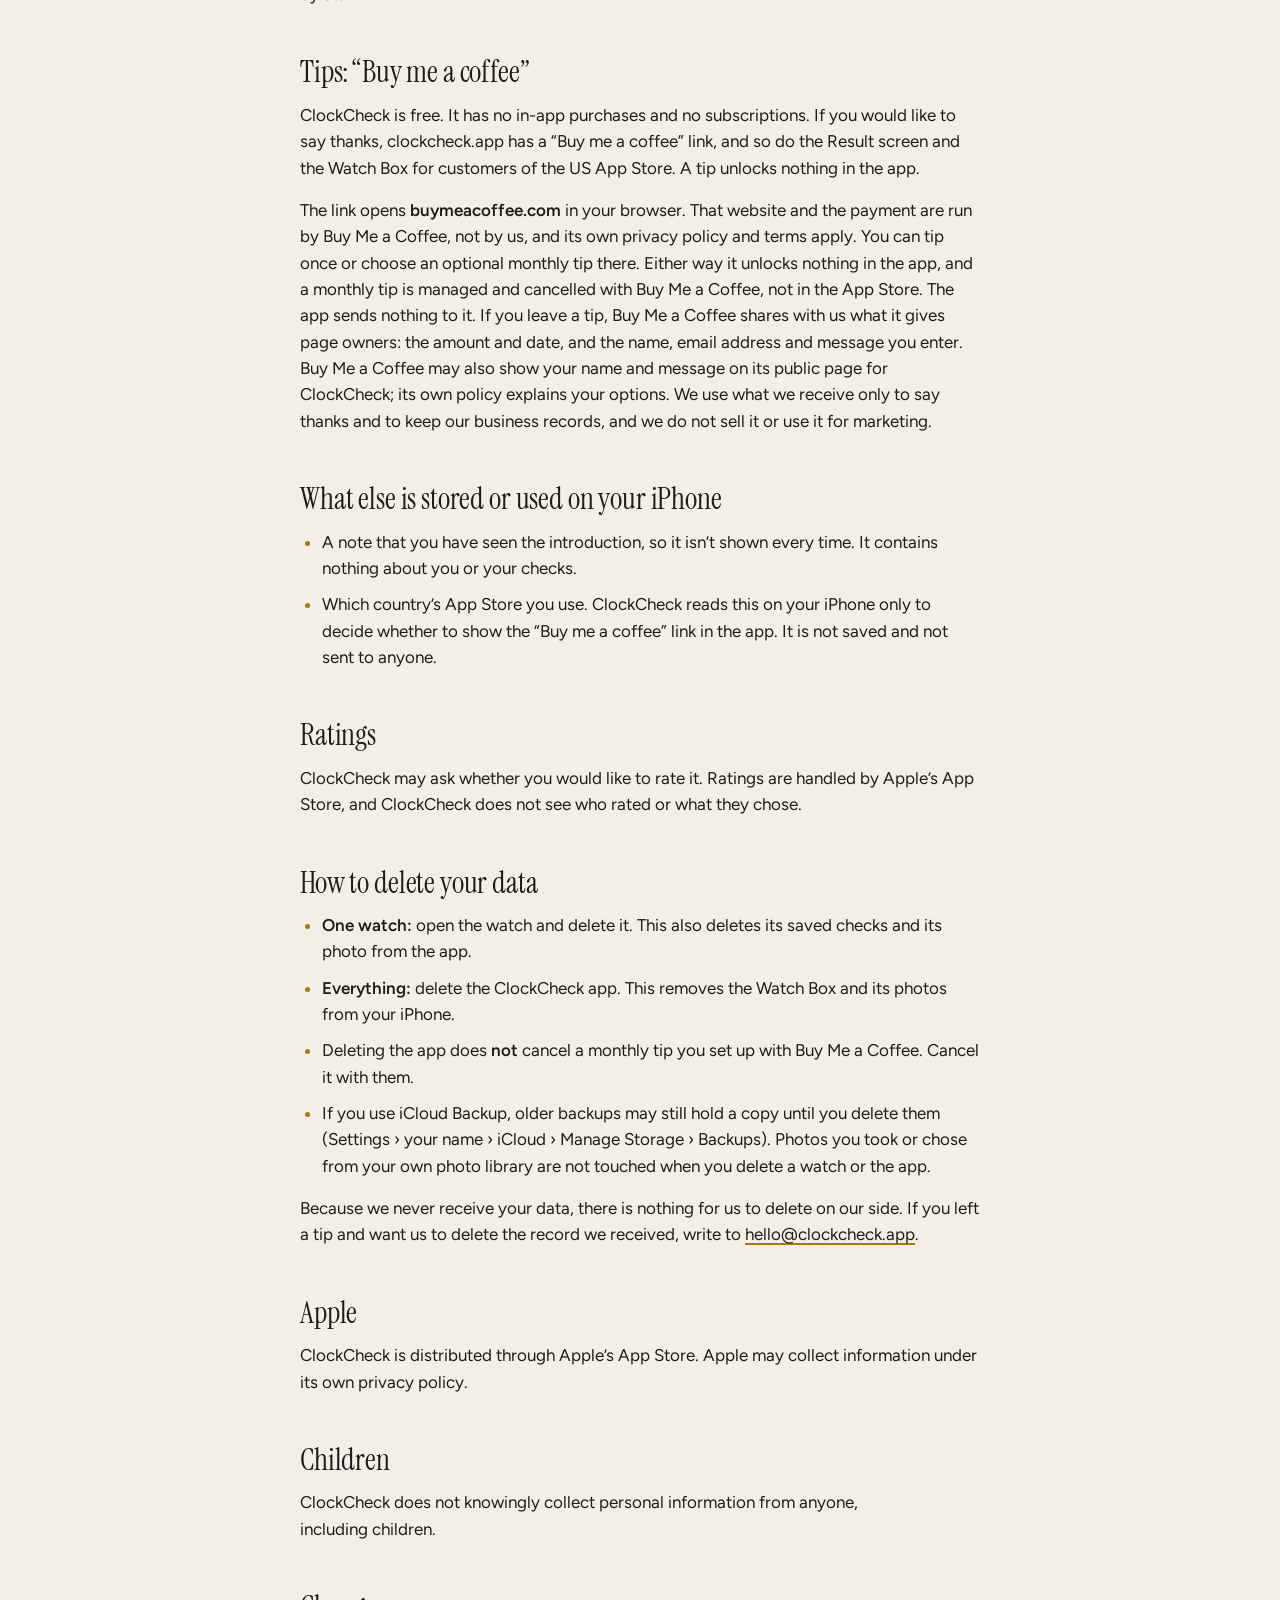
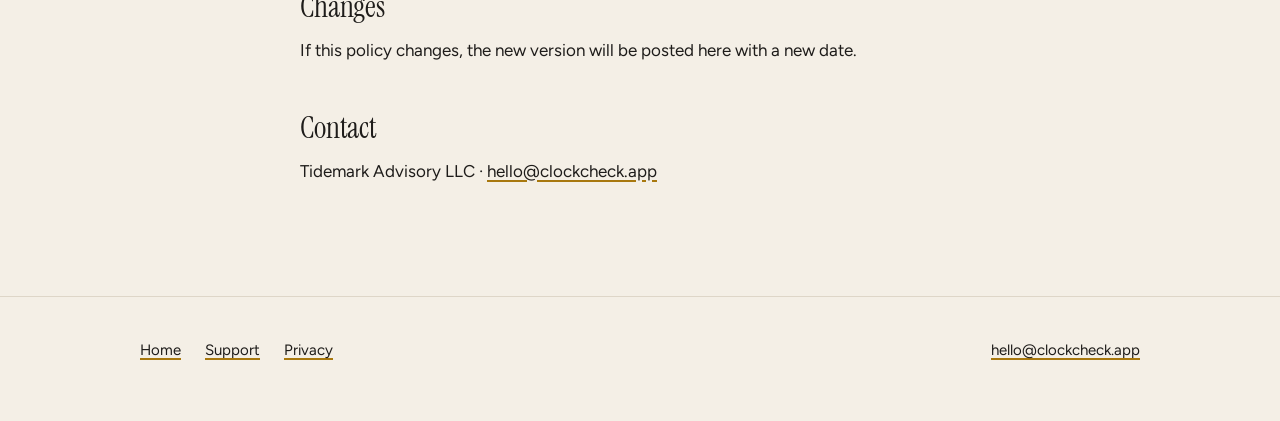
==== commit 8ef80f63: "Privacy Policy: the coffee link will also be in the Watch Box (NOT PUBLISHED YET) Prepared on this b" ====
--- a/privacy/index.html
+++ b/privacy/index.html
@@ -19,6 +19,7 @@
 <link rel="preload" href="/assets/fonts/Figtree-400Regular.woff2" as="font" type="font/woff2" crossorigin>
 <link rel="preload" href="/assets/fonts/InstrumentSerif-400Regular.woff2" as="font" type="font/woff2" crossorigin>
 <link rel="stylesheet" href="/assets/site.css">
+<script src="/assets/motion.js" defer></script>
 </head>
 <body>
 <a class="skip" href="#main">Skip to content</a>
@@ -69,7 +70,7 @@
 
 <h2>Tips: &ldquo;Buy me a coffee&rdquo;</h2>
 
-<p>ClockCheck is free. It has no in-app purchases and no subscriptions. If you would like to say thanks, clockcheck.app has a &ldquo;Buy me a coffee&rdquo; link, and so does the Result screen for customers of the US App Store. A tip unlocks nothing in the app.</p>
+<p>ClockCheck is free. It has no in-app purchases and no subscriptions. If you would like to say thanks, clockcheck.app has a &ldquo;Buy me a coffee&rdquo; link, and so do the Result screen and the Watch Box for customers of the US App Store. A tip unlocks nothing in the app.</p>
 
 <p>The link opens <strong>buymeacoffee.com</strong> in your browser. That website and the payment are run by Buy Me a Coffee, not by us, and its own privacy policy and terms apply. You can tip once or choose an optional monthly tip there. Either way it unlocks nothing in the app, and a monthly tip is managed and cancelled with Buy Me a Coffee, not in the App Store. The app sends nothing to it. If you leave a tip, Buy Me a Coffee shares with us what it gives page owners: the amount and date, and the name, email address and message you enter. Buy Me a Coffee may also show your name and message on its public page for ClockCheck; its own policy explains your options. We use what we receive only to say thanks and to keep our business records, and we do not sell it or use it for marketing.</p>
 
@@ -77,7 +78,7 @@
 
 <ul>
 <li>A note that you have seen the introduction, so it isn&rsquo;t shown every time. It contains nothing about you or your checks.</li>
-<li>Which country&rsquo;s App Store you use. ClockCheck reads this on your iPhone only to decide whether to show the &ldquo;Buy me a coffee&rdquo; link on the Result screen. It is not saved and not sent to anyone.</li>
+<li>Which country&rsquo;s App Store you use. ClockCheck reads this on your iPhone only to decide whether to show the &ldquo;Buy me a coffee&rdquo; link in the app. It is not saved and not sent to anyone.</li>
 </ul>
 
 <h2>Ratings</h2>
--- a/assets/site.css
+++ b/assets/site.css
@@ -198,7 +198,7 @@
 .feature h3 { font-family: var(--font-body); font-weight: 600; font-size: 19px; line-height: 1.3; }
 .feature p { margin: 6px 0 0; color: var(--text-secondary); }
 
-/* Watch Box (Premium) */
+/* Watch Box */
 .watchbox { display: grid; gap: 28px; background: var(--surface); border: 1px solid var(--surface-border); border-radius: 30px; padding: 32px 24px; }
 .watchbox .title { margin: 0; }
 .watchbox .lead { margin: 12px 0 0; }
@@ -294,3 +294,88 @@
   .pill:active, .nav-btn:not(:disabled):active { transform: none; }
   .faq summary::after { transition: none; }
 }
+
+/* ---------- Motion ----------
+ * Apple-style and restrained: short eases (150 to 250ms) on hover and focus, sections that rise into view
+ * once (assets/motion.js decides which), and a very slow drift on the hero dial.
+ * ALL of it sits inside prefers-reduced-motion: no-preference, so visitors who ask for less motion get none
+ * of it, and nothing is hidden for them. Hover effects need a real pointer, so touch never gets stuck on one.
+ * The existing look (borders, no shadows) is kept: lifts are a pixel or two plus a colour shift.
+ */
+@media (prefers-reduced-motion: no-preference) {
+  :root {
+    --ease: cubic-bezier(0.25, 0.1, 0.25, 1);
+    --ease-out: cubic-bezier(0.22, 1, 0.36, 1);
+    /* The app's "appear" spring (src/theme.ts: damping 1, response 0.4s): critically damped, no bounce.
+       Sampled into linear() over 600ms; browsers without linear() get a close cubic-bezier. */
+    --spring-appear: cubic-bezier(0.22, 1, 0.36, 1);
+  }
+  @supports (transition-timing-function: linear(0, 1)) {
+    :root { --spring-appear: linear(0, 0.06, 0.186, 0.329, 0.466, 0.584, 0.682, 0.76, 0.821, 0.868, 0.903, 0.929, 0.949, 0.963, 0.973, 0.981, 0.986, 0.99, 0.993, 0.995, 0.997, 0.998, 0.998, 0.999, 1); }
+  }
+
+  /* States ease instead of snapping, and the focus ring grows out from its element. */
+  a, button, summary, .screens-row {
+    transition: text-decoration-color 200ms var(--ease), text-decoration-thickness 200ms var(--ease),
+      text-underline-offset 200ms var(--ease), outline-offset 150ms var(--ease);
+  }
+  .pill, .nav-btn {
+    transition: transform 200ms var(--ease), background-color 200ms var(--ease), border-color 200ms var(--ease),
+      opacity 200ms var(--ease), outline-offset 150ms var(--ease);
+  }
+  .topnav a {
+    transition: background-color 200ms var(--ease), box-shadow 200ms var(--ease), outline-offset 150ms var(--ease);
+  }
+  .wordmark { transition: opacity 200ms var(--ease), outline-offset 150ms var(--ease); }
+  .feature, .contact, .watchbox { transition: transform 250ms var(--ease-out), border-color 250ms var(--ease); }
+  .phone { transition: transform 250ms var(--ease-out); }
+  .faq summary::after { transition: transform 200ms var(--ease), border-color 200ms var(--ease); }
+
+  @media (hover: hover) and (pointer: fine) {
+    a:hover { text-underline-offset: 4px; }
+    .pill:hover { transform: translateY(-1px); }
+    .pill--primary:hover { background-color: color-mix(in srgb, var(--primary) 88%, var(--background)); }
+    .pill--secondary:hover { border-color: var(--pill-border); background-color: color-mix(in srgb, var(--surface) 60%, var(--background)); }
+    .nav-btn:not(:disabled):hover { transform: translateY(-1px); border-color: var(--pill-border); }
+    .wordmark:hover { opacity: 0.72; }
+    .feature:hover { transform: translateY(-2px); border-color: var(--pill-border); }
+    .contact:hover, .watchbox:hover { border-color: var(--pill-border); }
+    .screen:hover .phone { transform: translateY(-3px); }
+    .faq summary:hover::after { border-color: var(--text); }
+  }
+  /* Pressing wins over hovering (the same press feedback the app has). */
+  .pill:active, .nav-btn:not(:disabled):active { transform: scale(0.97); opacity: 0.8; }
+}
+
+/* Sections rise into view once. .motion and .reveal are added by assets/motion.js, only to sections
+ * below the fold and only when motion is allowed; .is-in ends the wait. */
+@media screen and (prefers-reduced-motion: no-preference) {
+  /* Waiting sections are hidden at once (no transition on this rule, so nothing fades OUT at load);
+     only the arrival is animated, because a transition uses the rule of the state it is going to. */
+  .motion .reveal { opacity: 0; transform: translateY(18px); }
+  .motion .reveal.is-in {
+    opacity: 1;
+    transform: none;
+    transition: opacity 700ms var(--ease-out), transform 700ms var(--ease-out);
+  }
+
+  /* The example result arrives the way a result does in the app (Appear.tsx): a fade with a slight
+     scale-up from 0.96, from the centre, once. The number and the dots stay still, as in the app. */
+  .motion .appear { opacity: 0; transform: scale(0.96); }
+  .motion .appear.is-in {
+    opacity: 1;
+    transform: none;
+    transition: opacity 600ms var(--spring-appear) 150ms, transform 600ms var(--spring-appear) 150ms;
+  }
+
+  /* The hero dial drifts very slowly as the page scrolls (a CSS scroll timeline: no script). Where the
+   * browser doesn't support one yet, the dial simply stays put. */
+  @supports (animation-timeline: scroll()) {
+    .hero-motif {
+      animation: hero-drift linear both;
+      animation-timeline: scroll(root block);
+      animation-range: 0 100vh;
+    }
+    @keyframes hero-drift { to { translate: -14px 36px; } }
+  }
+}
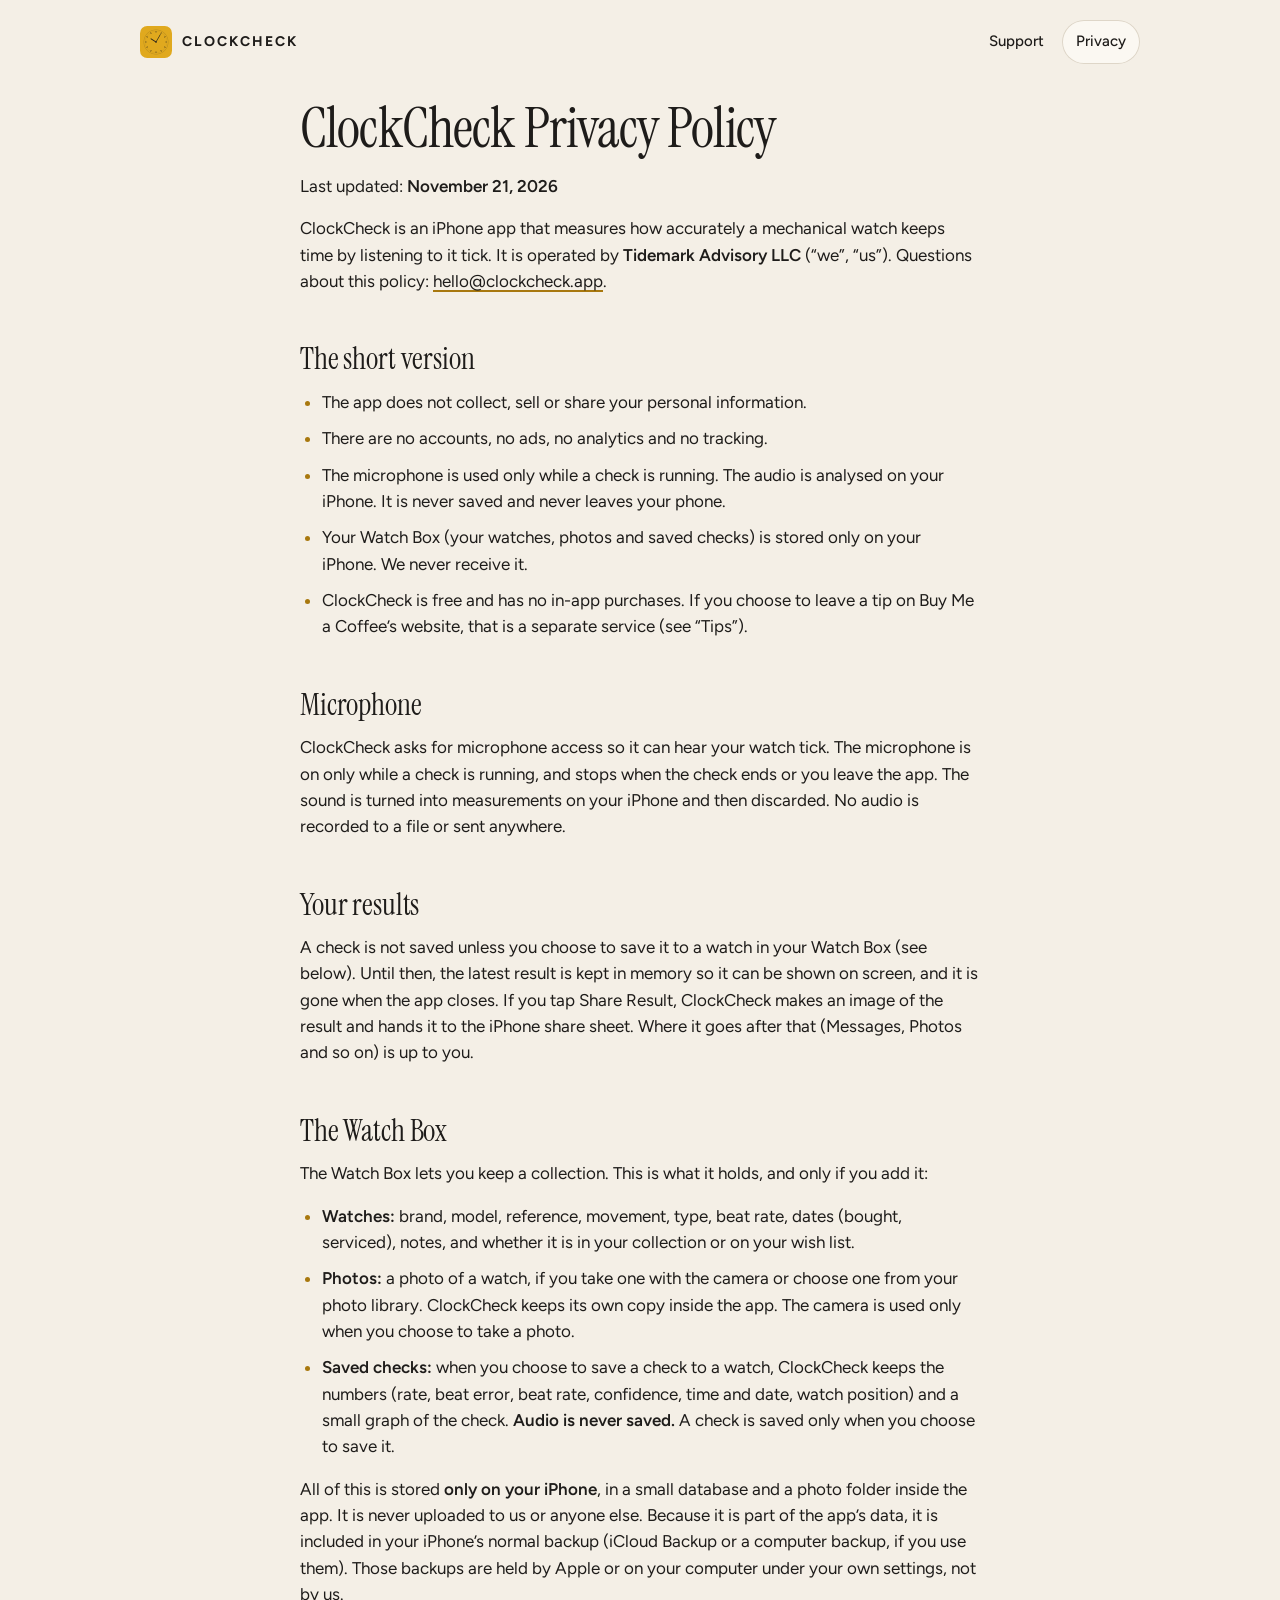
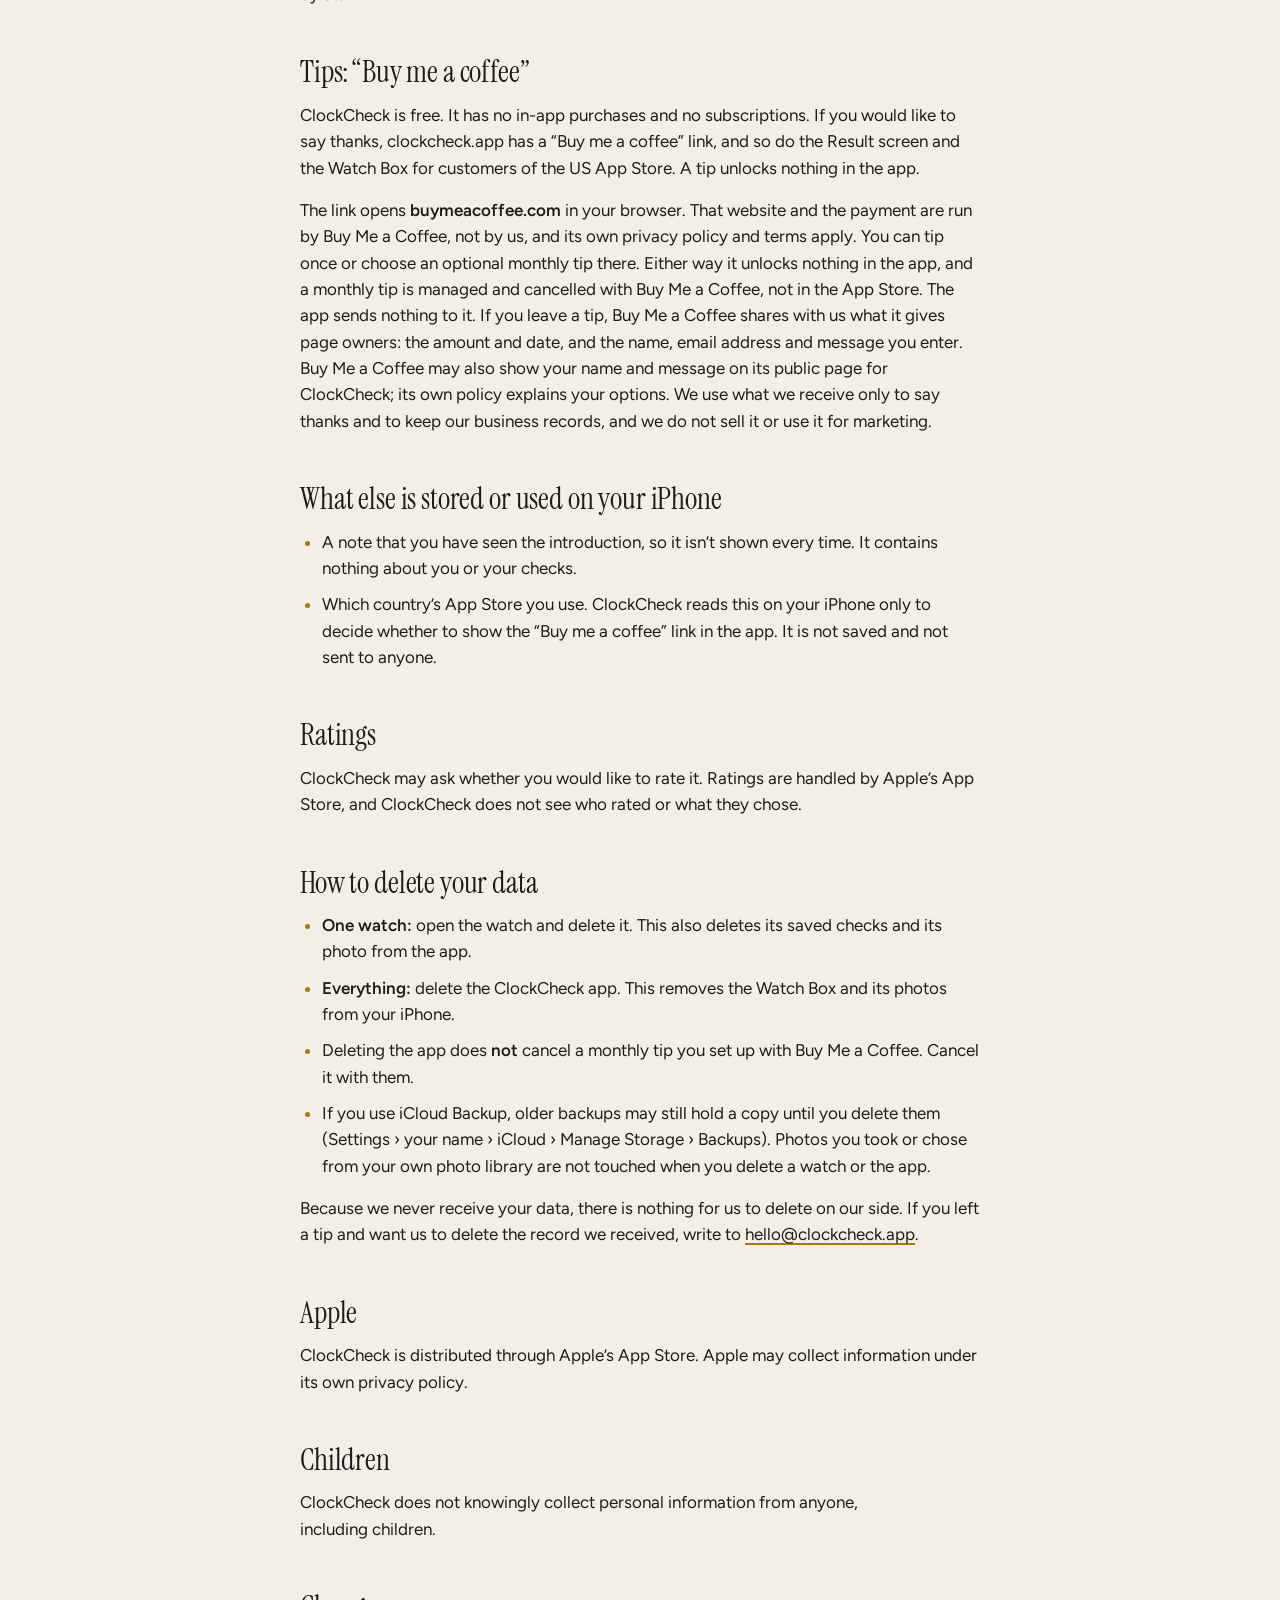
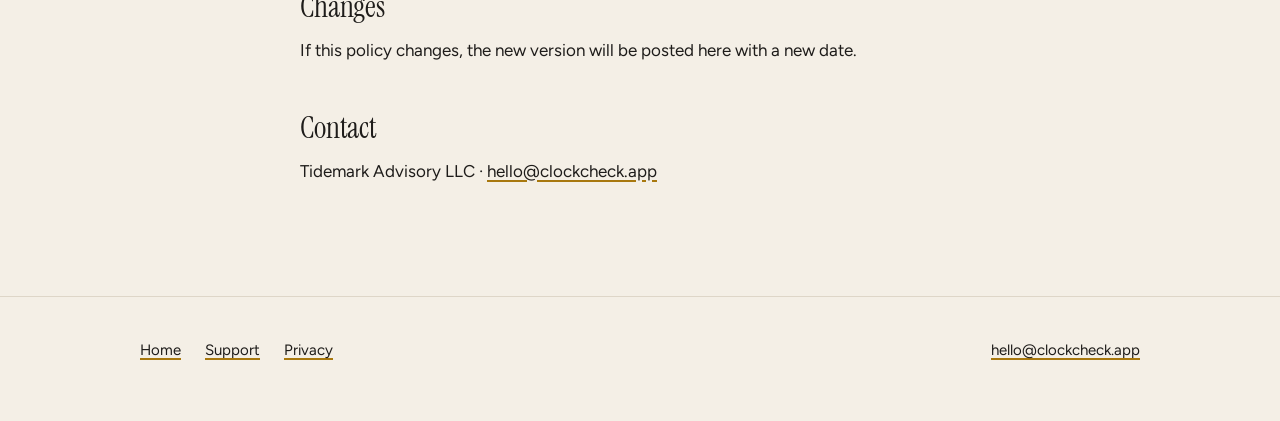
==== commit bfe7ba40: "Privacy Policy names the Watch Box; deeper dark-mode icon colour - The Privacy Policy now says the c" ====
--- a/privacy/index.html
+++ b/privacy/index.html
@@ -34,7 +34,7 @@
 <article class="prose">
 <h1>ClockCheck Privacy Policy</h1>
 
-<p>Last updated: <strong>November 20, 2026</strong></p>
+<p>Last updated: <strong>November 21, 2026</strong></p>
 
 <p>ClockCheck is an iPhone app that measures how accurately a mechanical watch keeps time by listening to it tick. It is operated by <strong>Tidemark Advisory LLC</strong> (&ldquo;we&rdquo;, &ldquo;us&rdquo;). Questions about this policy: <a href="mailto:hello@clockcheck.app">hello@clockcheck.app</a>.</p>
 
--- a/assets/site.css
+++ b/assets/site.css
@@ -68,7 +68,7 @@
     --on-hero: #1E1C1A;
     --on-hero-secondary: #3A2E14;
     --accent: #E0A91E;
-    --primary-icon: #9A6B0C;
+    --primary-icon: #8A5E07;
     --link-underline: #E0A91E;
     --good: #6FCF97;
     --device: #0A0D14;
